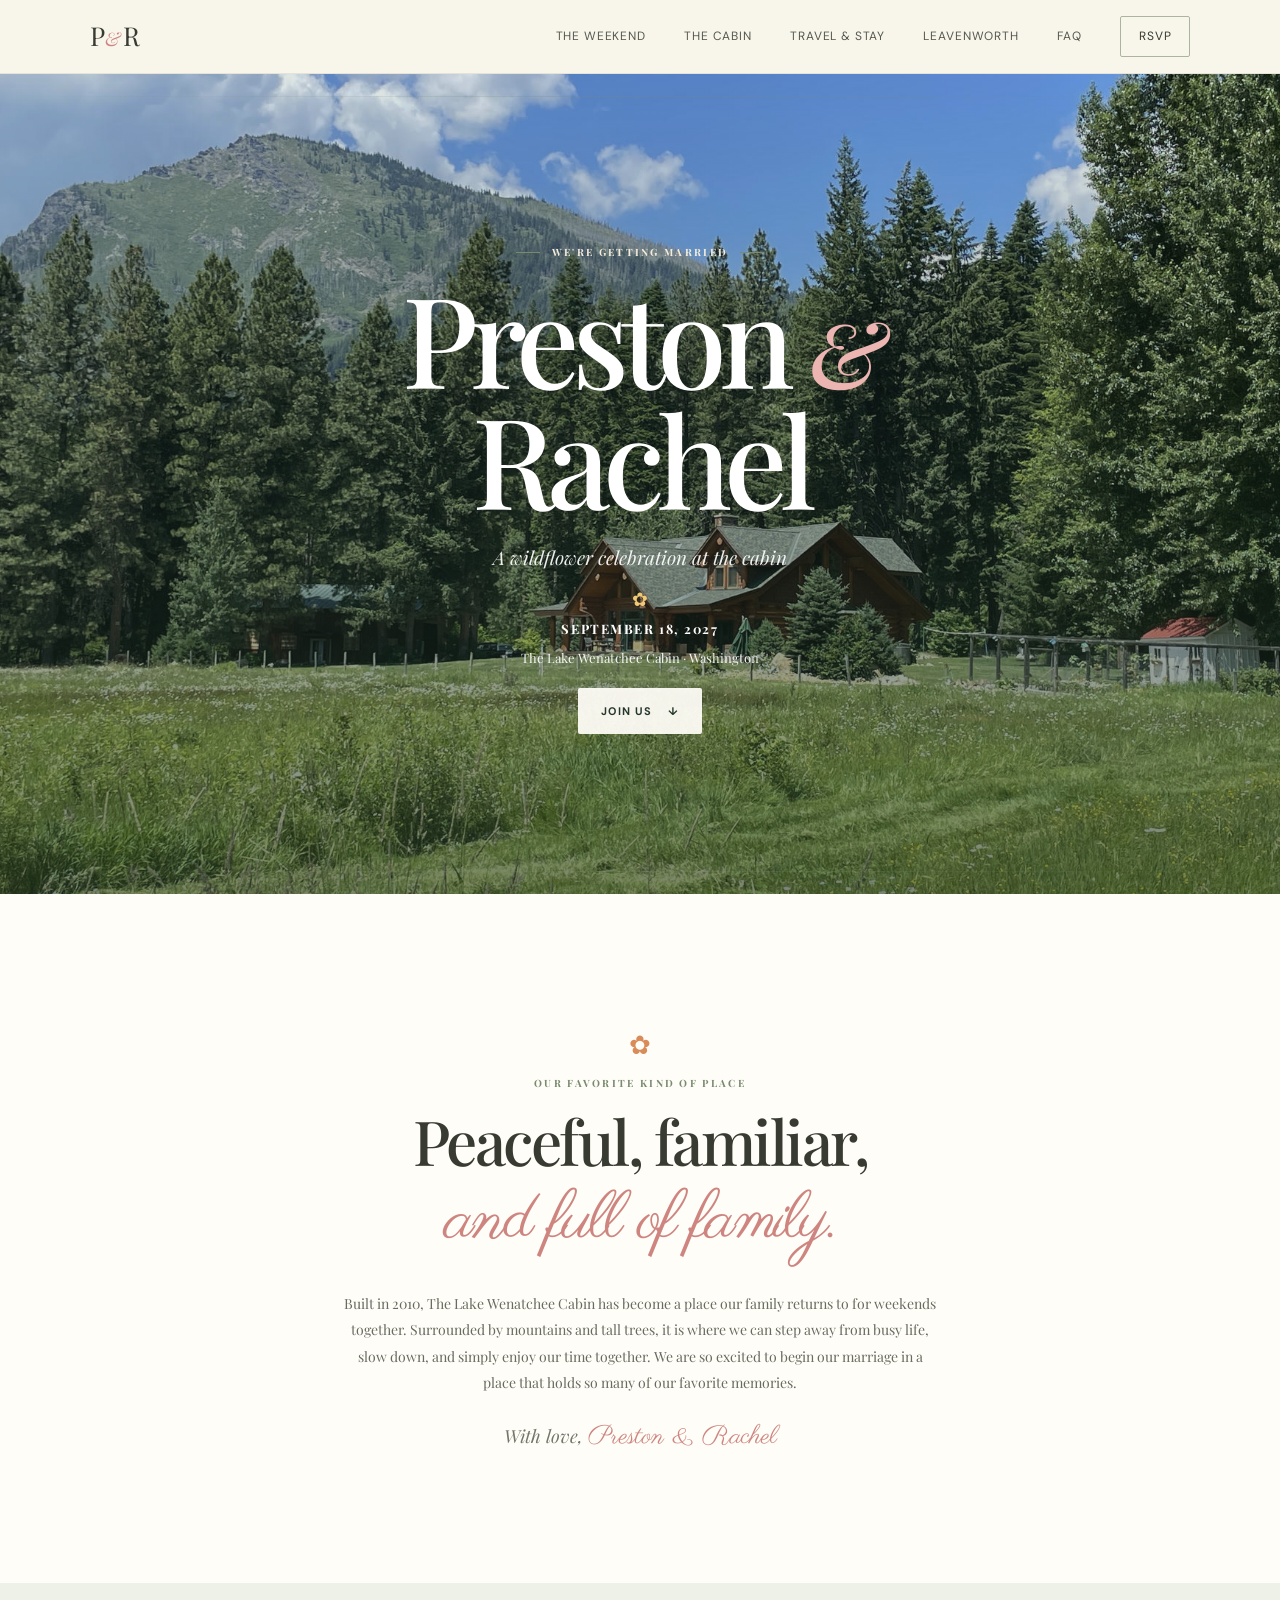
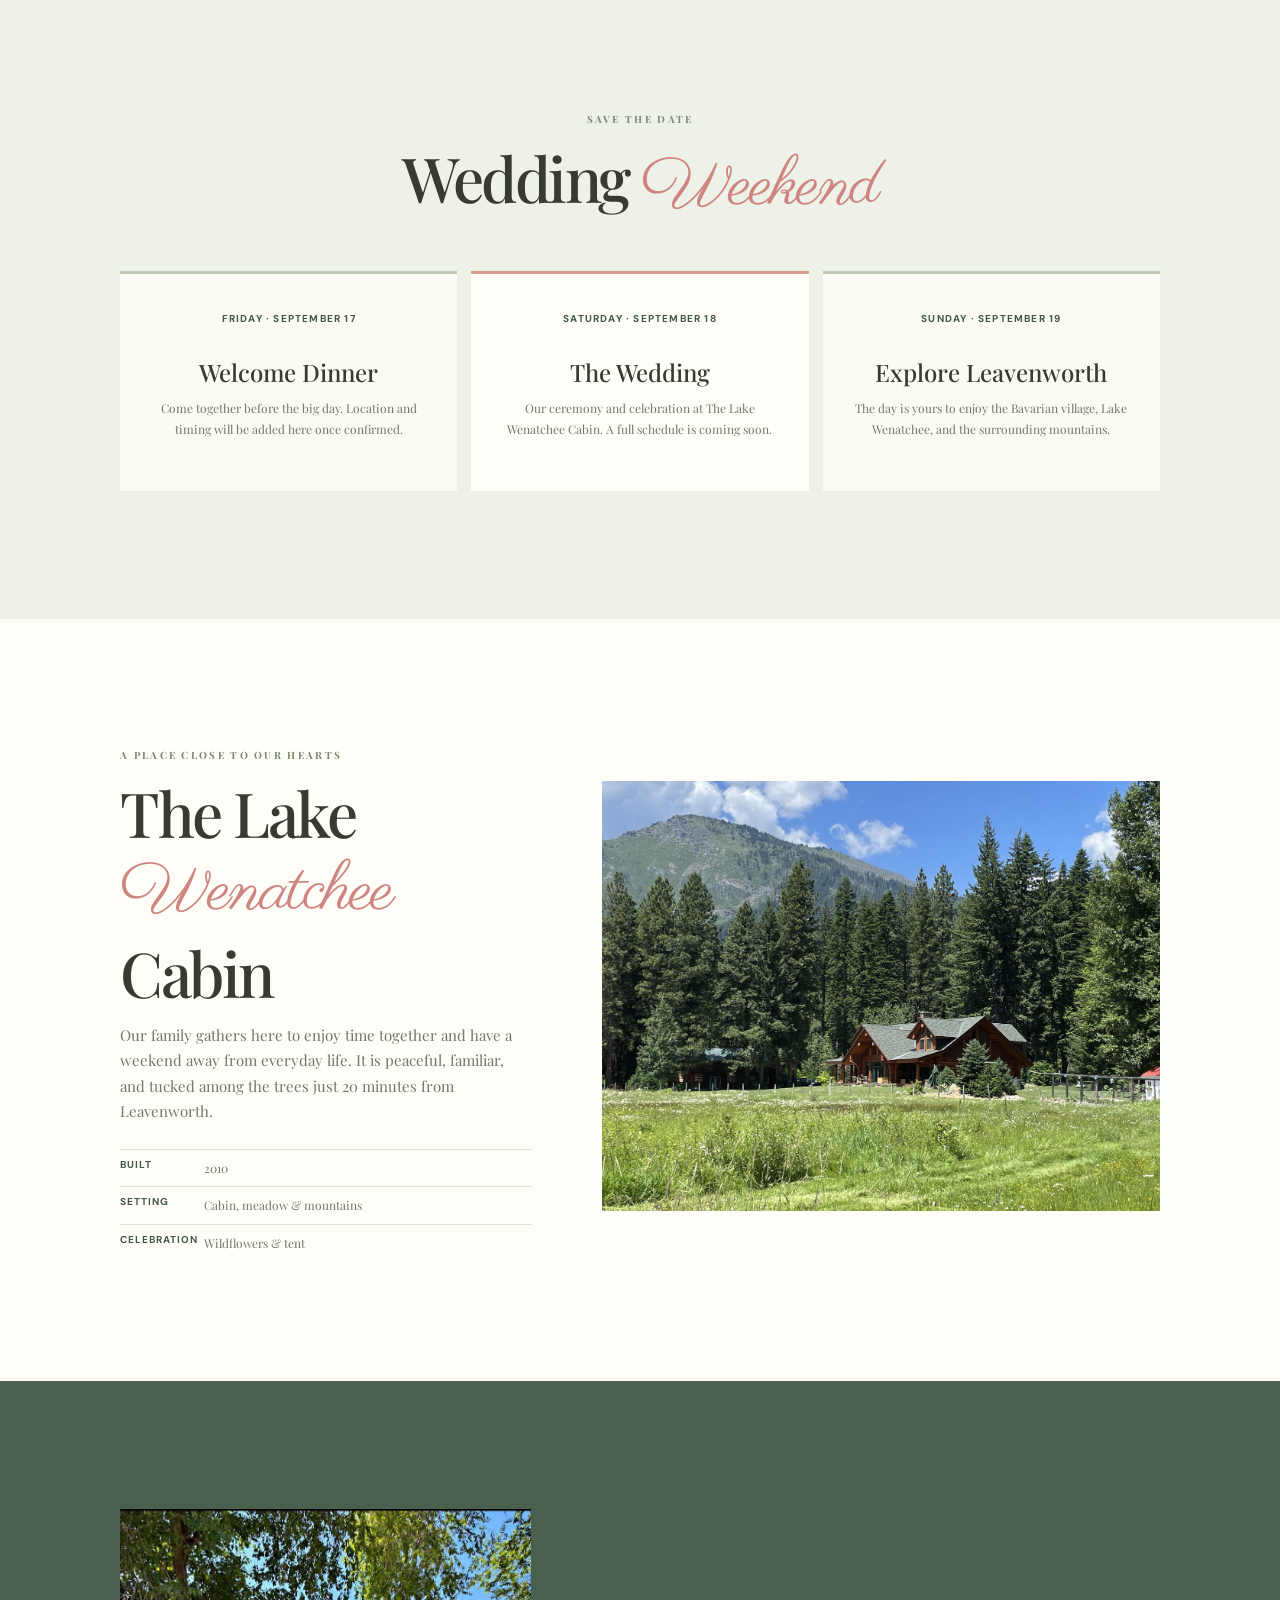
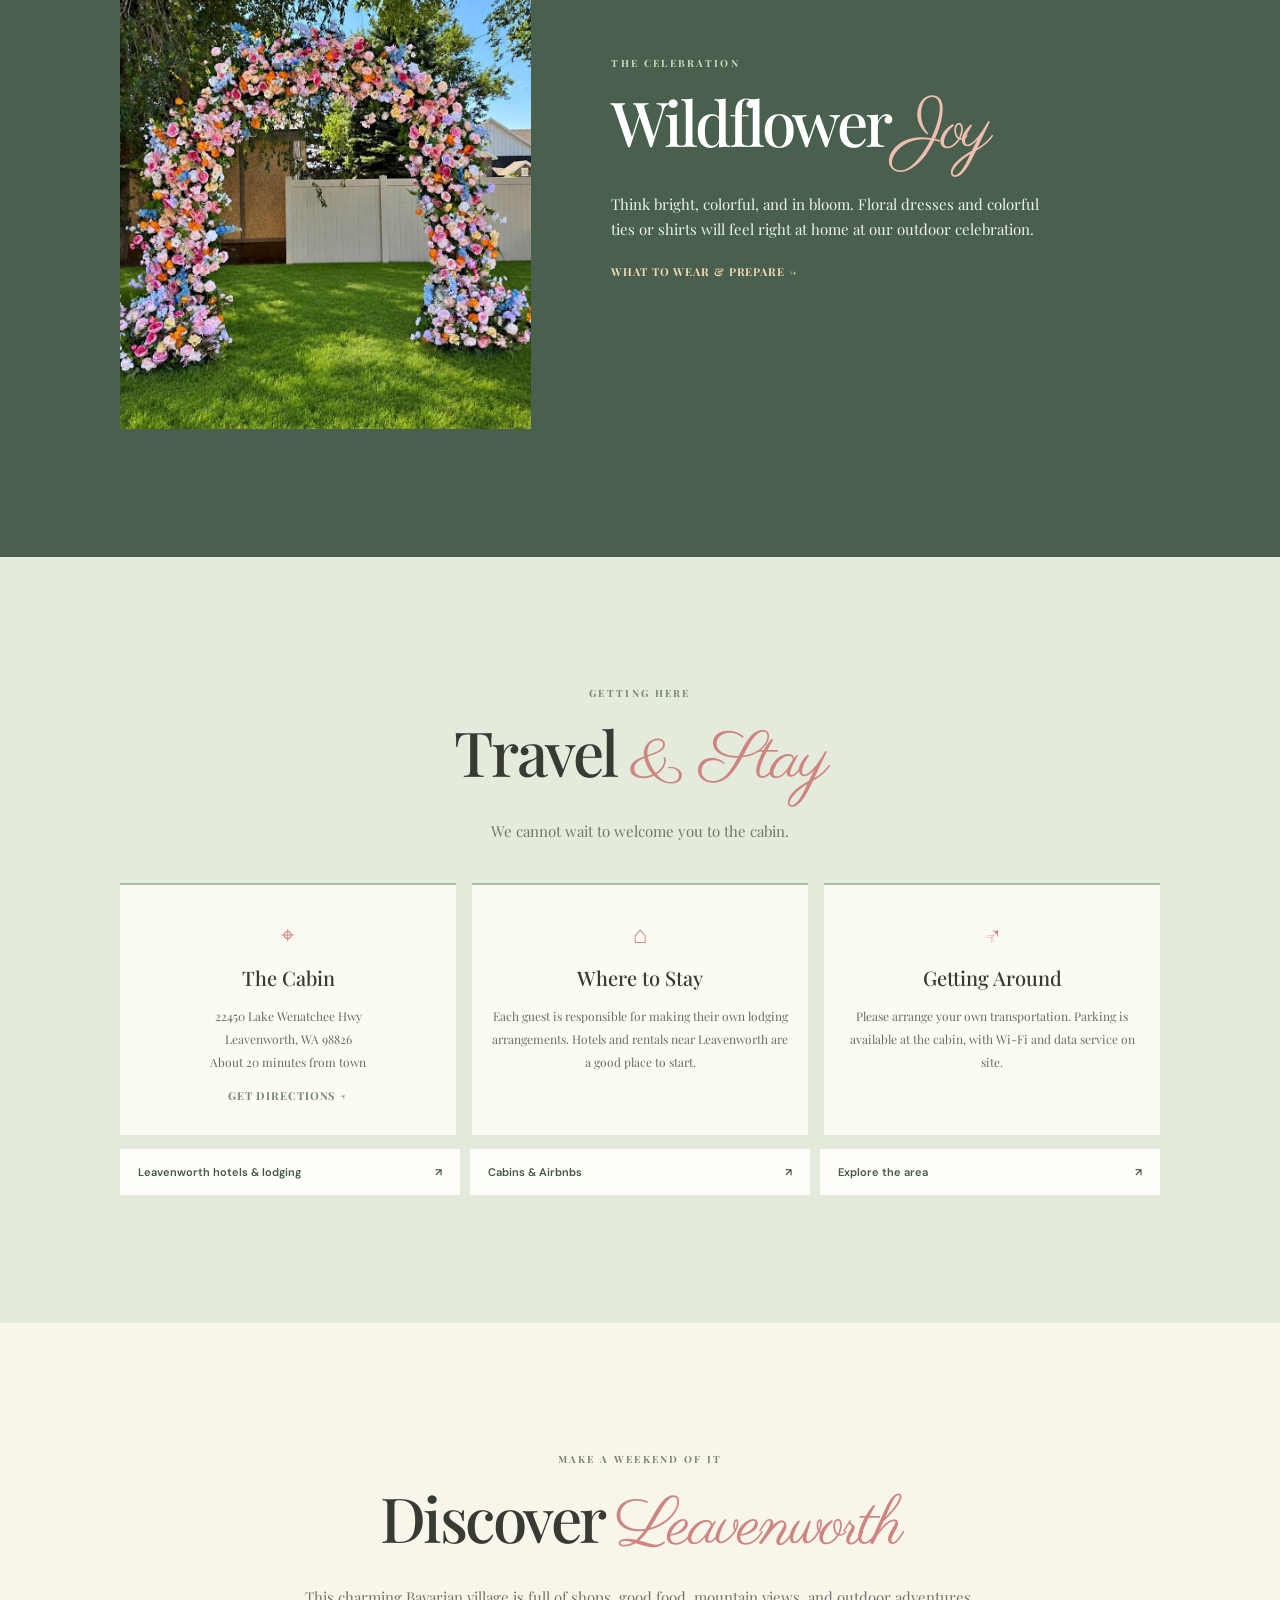
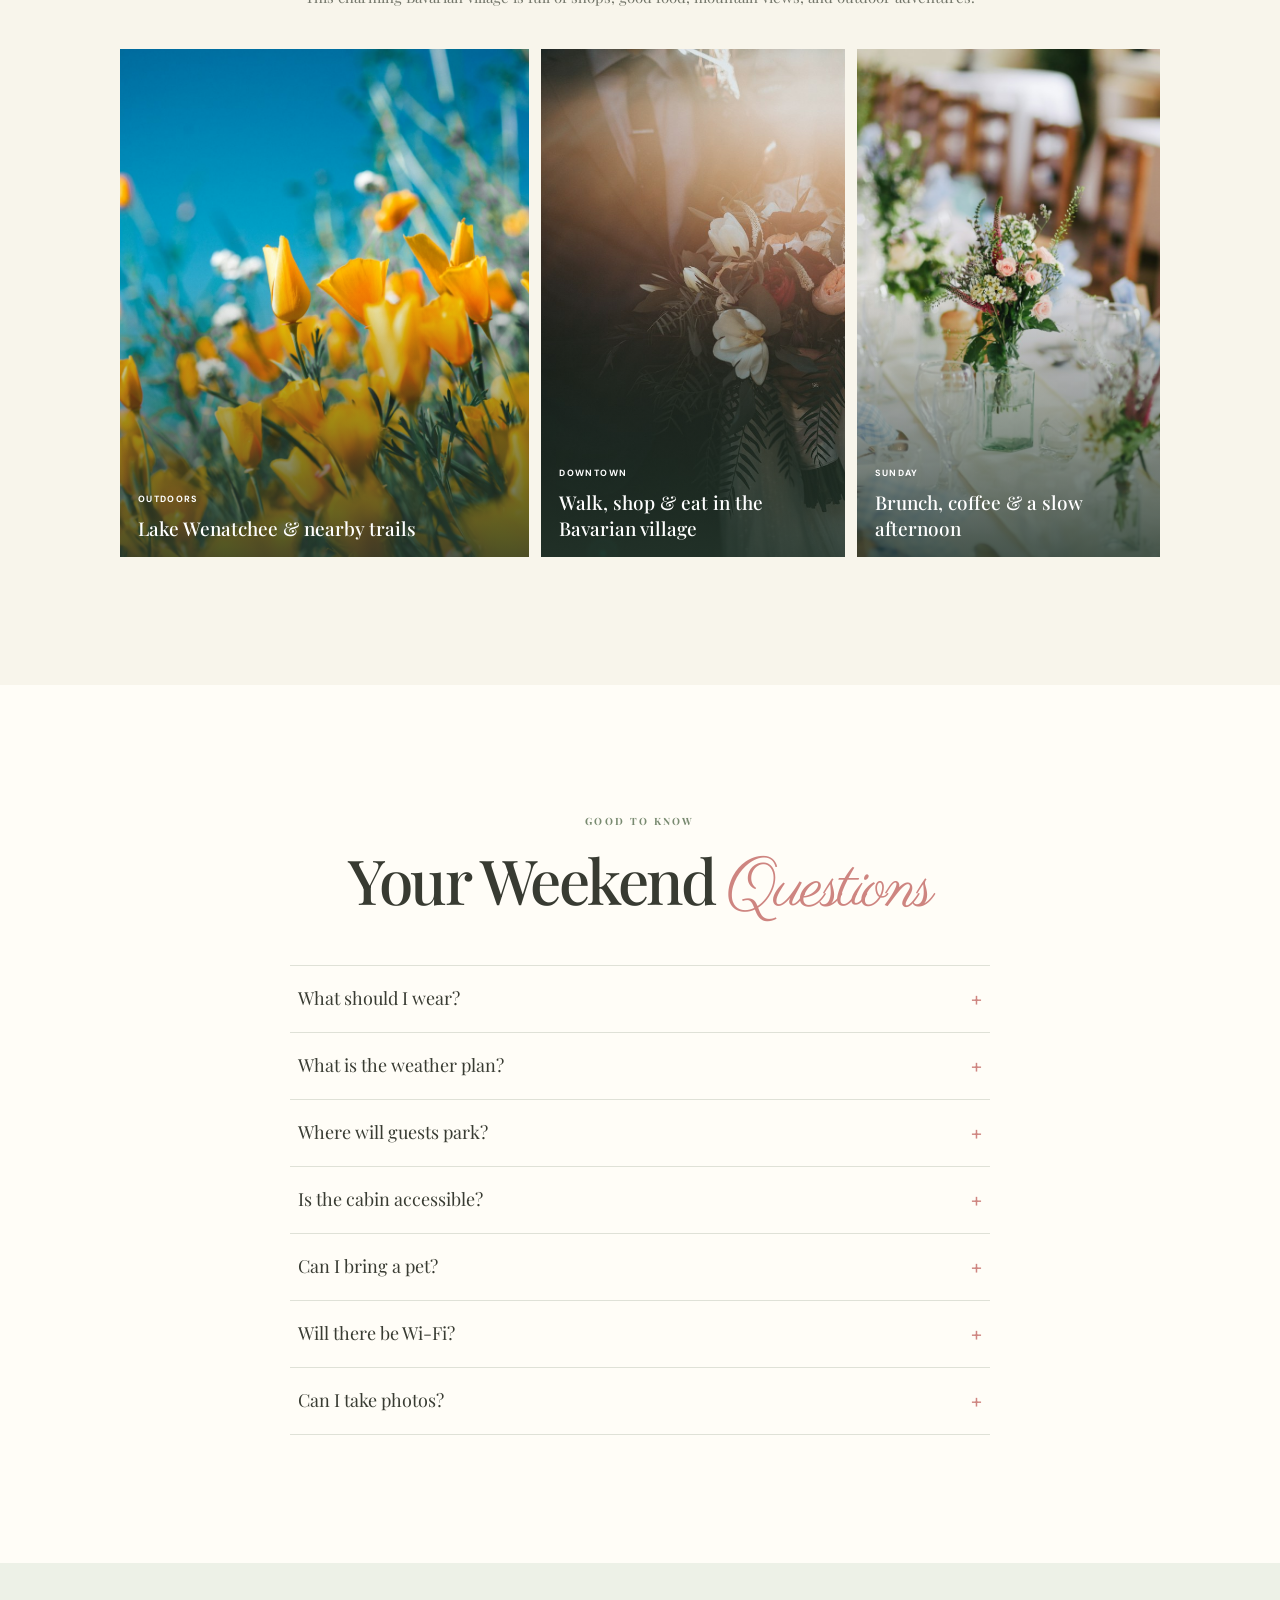
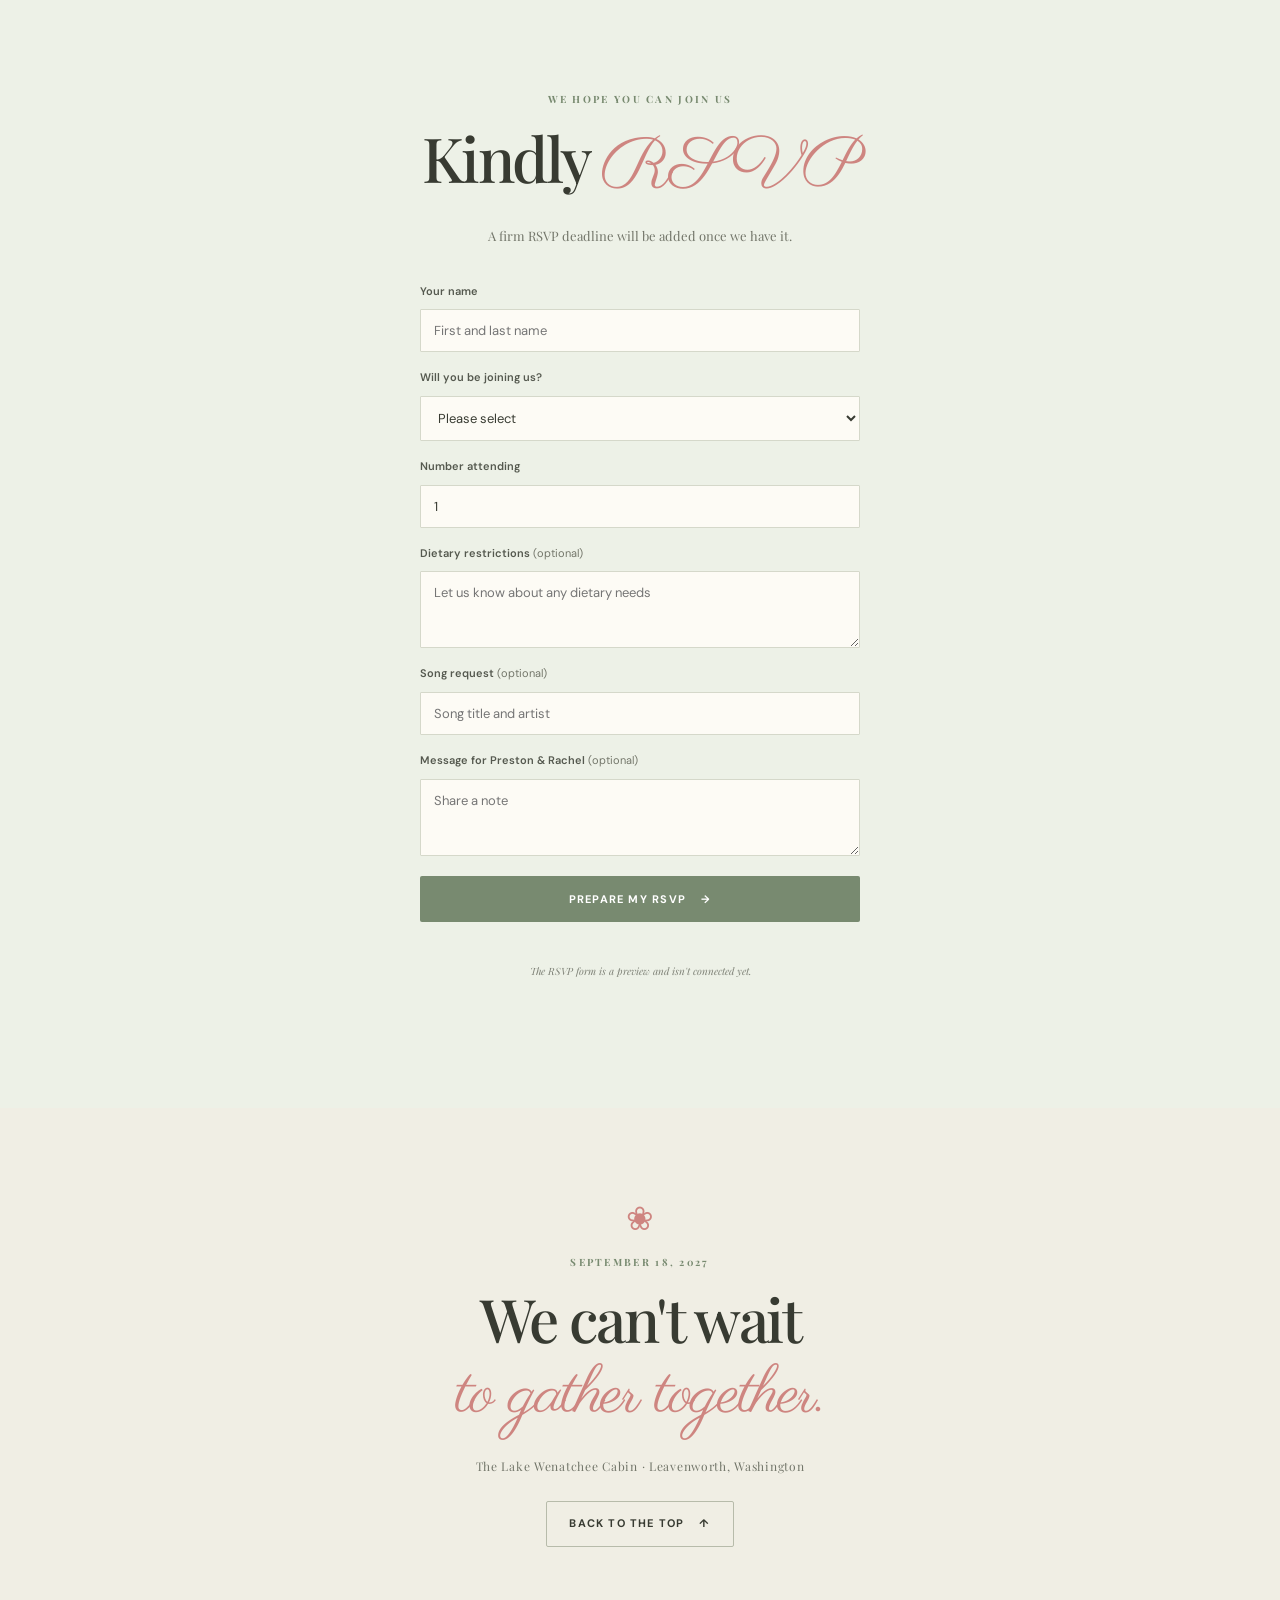
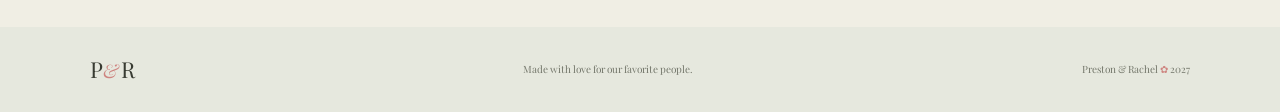
==== index.html @ 3e2752c3 "Create Preston and Rachel wedding website" ====
<!doctype html>
<html lang="en">
  <head>
    <meta charset="utf-8">
    <meta name="viewport" content="width=device-width, initial-scale=1">
    <meta name="theme-color" content="#f6f3e8">
    <meta name="description" content="Join Preston and Rachel for their wildflower wedding at The Lake Wenatchee Cabin on September 18, 2027.">
    <title>Preston &amp; Rachel | September 18, 2027</title>
    <link rel="preconnect" href="https://fonts.googleapis.com">
    <link rel="preconnect" href="https://fonts.gstatic.com" crossorigin>
    <link href="https://fonts.googleapis.com/css2?family=DM+Sans:wght@400;500;600;700&amp;family=Playfair+Display:ital,wght@0,500;0,600;0,700;1,500;1,600&amp;family=Parisienne&amp;display=swap" rel="stylesheet">
    <link rel="stylesheet" href="styles.css">
    <script src="script.js" defer></script>
  </head>
  <body>
    <a class="skip-link" href="#main">Skip to content</a>
    <header class="site-header">
      <a class="wordmark" href="#home" aria-label="Preston and Rachel, home">P <span>&amp;</span> R</a>
      <button class="menu-toggle" type="button" aria-expanded="false" aria-controls="site-nav">
        <span class="sr-only">Toggle navigation</span><span></span><span></span>
      </button>
      <nav class="site-nav" id="site-nav" aria-label="Main navigation">
        <a href="#weekend">The Weekend</a>
        <a href="#cabin">The Cabin</a>
        <a href="#travel">Travel &amp; Stay</a>
        <a href="#leavenworth">Leavenworth</a>
        <a href="#faq">FAQ</a>
        <a class="nav-rsvp" href="#rsvp">RSVP</a>
      </nav>
    </header>

    <main id="main">
      <section class="hero" id="home" aria-labelledby="hero-title">
        <div class="hero-photo" role="img" aria-label="The Lake Wenatchee Cabin among evergreen trees"></div>
        <div class="hero-shade"></div>
        <div class="hero-content">
          <p class="eyebrow"><span></span> We're getting married <span></span></p>
          <h1 id="hero-title">Preston <em>&amp;</em><br>Rachel</h1>
          <p class="hero-intro">A wildflower celebration at the cabin</p>
          <div class="hero-rule" aria-hidden="true">✿</div>
          <p class="hero-date">September 18, 2027</p>
          <p class="hero-venue">The Lake Wenatchee Cabin · Washington</p>
          <a class="button button-light" href="#weekend">Join us <span aria-hidden="true">↓</span></a>
        </div>
      </section>

      <section class="welcome section-pad" id="welcome" aria-labelledby="welcome-title">
        <div class="section-mark" aria-hidden="true">✿</div>
        <p class="eyebrow">Our favorite kind of place</p>
        <h2 id="welcome-title">Peaceful, familiar,<br><em>and full of family.</em></h2>
        <p class="welcome-copy">Built in 2010, The Lake Wenatchee Cabin has become a place our family returns to for weekends together. Surrounded by mountains and tall trees, it is where we can step away from busy life, slow down, and simply enjoy our time together. We are so excited to begin our marriage in a place that holds so many of our favorite memories.</p>
        <p class="signature">With love, <span>Preston &amp; Rachel</span></p>
      </section>

      <section class="weekend section-pad" id="weekend" aria-labelledby="weekend-title">
        <div class="section-heading">
          <p class="eyebrow">Save the date</p>
          <h2 id="weekend-title">Wedding <em>Weekend</em></h2>
        </div>
        <div class="weekend-grid">
          <article class="weekend-card">
            <span class="day">Friday · September 17</span>
            <h3>Welcome Dinner</h3>
            <p>Come together before the big day. Location and timing will be added here once confirmed.</p>
          </article>
          <article class="weekend-card featured">
            <span class="day">Saturday · September 18</span>
            <h3>The Wedding</h3>
            <p>Our ceremony and celebration at The Lake Wenatchee Cabin. A full schedule is coming soon.</p>
          </article>
          <article class="weekend-card">
            <span class="day">Sunday · September 19</span>
            <h3>Explore Leavenworth</h3>
            <p>The day is yours to enjoy the Bavarian village, Lake Wenatchee, and the surrounding mountains.</p>
          </article>
        </div>
      </section>

      <section class="cabin section-pad" id="cabin" aria-labelledby="cabin-title">
        <div class="cabin-copy">
          <p class="eyebrow">A place close to our hearts</p>
          <h2 id="cabin-title">The Lake <em>Wenatchee</em> Cabin</h2>
          <p>Our family gathers here to enjoy time together and have a weekend away from everyday life. It is peaceful, familiar, and tucked among the trees just 20 minutes from Leavenworth.</p>
          <dl>
            <div><dt>Built</dt><dd>2010</dd></div>
            <div><dt>Setting</dt><dd>Cabin, meadow &amp; mountains</dd></div>
            <div><dt>Celebration</dt><dd>Wildflowers &amp; tent</dd></div>
          </dl>
        </div>
        <figure class="cabin-feature">
          <img src="assets/wedding/cabin-mountain.jpg" alt="The Lake Wenatchee Cabin with a mountain and evergreen backdrop" loading="lazy">
        </figure>
      </section>

      <section class="wildflower section-pad" aria-labelledby="wildflower-title">
        <figure class="wildflower-photo">
          <img src="assets/wedding/wildflower-arch-clean.jpg" alt="A wedding arch covered with colorful pink, peach, blue, and orange flowers" loading="lazy">
        </figure>
        <div class="wildflower-copy">
          <p class="eyebrow">The celebration</p>
          <h2 id="wildflower-title">Wildflower <em>Joy</em></h2>
          <p>Think bright, colorful, and in bloom. Floral dresses and colorful ties or shirts will feel right at home at our outdoor celebration.</p>
          <a class="text-link" href="#faq">What to wear &amp; prepare <span aria-hidden="true">→</span></a>
        </div>
      </section>

      <section class="details section-pad" id="travel" aria-labelledby="details-title">
        <div class="section-heading">
          <p class="eyebrow">Getting here</p>
          <h2 id="details-title">Travel <em>&amp; Stay</em></h2>
          <p>We cannot wait to welcome you to the cabin.</p>
        </div>
        <div class="details-grid">
          <article class="detail-card">
            <span class="detail-icon" aria-hidden="true">⌖</span>
            <h3>The Cabin</h3>
            <p>22450 Lake Wenatchee Hwy<br>Leavenworth, WA 98826<br>About 20 minutes from town</p>
            <a class="text-link" href="https://www.google.com/maps/search/?api=1&amp;query=22450+Lake+Wenatchee+Hwy%2C+Leavenworth%2C+WA+98826" target="_blank" rel="noreferrer">Get directions ↗</a>
          </article>
          <article class="detail-card">
            <span class="detail-icon" aria-hidden="true">⌂</span>
            <h3>Where to Stay</h3>
            <p>Each guest is responsible for making their own lodging arrangements. Hotels and rentals near Leavenworth are a good place to start.</p>
          </article>
          <article class="detail-card">
            <span class="detail-icon" aria-hidden="true">↗</span>
            <h3>Getting Around</h3>
            <p>Please arrange your own transportation. Parking is available at the cabin, with Wi-Fi and data service on site.</p>
          </article>
        </div>

        <div class="stay-links" aria-label="Suggested lodging and travel resources">
          <a href="https://www.leavenworth.org/stay/" target="_blank" rel="noreferrer">Leavenworth hotels &amp; lodging <span>↗</span></a>
          <a href="https://www.airbnb.com/s/Leavenworth--WA/homes" target="_blank" rel="noreferrer">Cabins &amp; Airbnbs <span>↗</span></a>
          <a href="https://www.google.com/maps/search/?api=1&amp;query=Leavenworth%2C+Washington" target="_blank" rel="noreferrer">Explore the area <span>↗</span></a>
        </div>
      </section>

      <section class="leavenworth section-pad" id="leavenworth" aria-labelledby="leavenworth-title">
        <div class="section-heading">
          <p class="eyebrow">Make a weekend of it</p>
          <h2 id="leavenworth-title">Discover <em>Leavenworth</em></h2>
          <p>This charming Bavarian village is full of shops, good food, mountain views, and outdoor adventures.</p>
        </div>
        <div class="explore-grid">
          <article class="explore-card explore-main">
            <img src="assets/wildflowers.jpg" alt="A sunny mountain wildflower meadow" loading="lazy">
            <div><span>Outdoors</span><h3>Lake Wenatchee &amp; nearby trails</h3></div>
          </article>
          <article class="explore-card">
            <img src="assets/garden-celebration.jpg" alt="A couple celebrating outdoors" loading="lazy">
            <div><span>Downtown</span><h3>Walk, shop &amp; eat in the Bavarian village</h3></div>
          </article>
          <article class="explore-card">
            <img src="assets/reception-table.jpg" alt="A flower-filled outdoor table" loading="lazy">
            <div><span>Sunday</span><h3>Brunch, coffee &amp; a slow afternoon</h3></div>
          </article>
        </div>
      </section>

      <section class="faq section-pad" id="faq" aria-labelledby="faq-title">
        <p class="eyebrow">Good to know</p>
        <h2 id="faq-title">Your Weekend <em>Questions</em></h2>
        <div class="faq-list">
          <details><summary>What should I wear?<span aria-hidden="true">+</span></summary><p>Colorful and floral is encouraged. Floral dresses, colorful ties, and shirts are all welcome. September weather can change quickly, so bring a warm layer and outdoor-friendly shoes.</p></details>
          <details><summary>What is the weather plan?<span aria-hidden="true">+</span></summary><p>The ceremony and celebration are outdoors, with a tent available for rain or sun. Washington weather in September can be unpredictable, so we recommend a light jacket or warmer layer.</p></details>
          <details><summary>Where will guests park?<span aria-hidden="true">+</span></summary><p>Parking is available at the cabin. Please plan your transportation ahead of time and travel with the details you need for the evening.</p></details>
          <details><summary>Is the cabin accessible?<span aria-hidden="true">+</span></summary><p>The celebration area has no stairs. There will be on-site bathrooms, with tent coverage and level outdoor paths where possible.</p></details>
          <details><summary>Can I bring a pet?<span aria-hidden="true">+</span></summary><p>We love our animal friends, but pets will not be allowed at the wedding.</p></details>
          <details><summary>Will there be Wi-Fi?<span aria-hidden="true">+</span></summary><p>Yes. Wi-Fi and data service are available at the cabin.</p></details>
          <details><summary>Can I take photos?<span aria-hidden="true">+</span></summary><p>Absolutely. We would love to share favorite moments after the wedding. A photo-upload option will be added here before the weekend.</p></details>
        </div>
      </section>

      <section class="rsvp section-pad" id="rsvp" aria-labelledby="rsvp-title">
        <p class="eyebrow">We hope you can join us</p>
        <h2 id="rsvp-title">Kindly <em>RSVP</em></h2>
        <p class="section-intro">A firm RSVP deadline will be added once we have it.</p>
        <form class="rsvp-form preview-form">
          <label for="guest-name">Your name</label>
          <input id="guest-name" name="name" autocomplete="name" placeholder="First and last name" required>
          <label for="attendance">Will you be joining us?</label>
          <select id="attendance" name="attendance" required>
            <option value="" selected disabled>Please select</option>
            <option value="yes">Joyfully accepts</option>
            <option value="no">Regretfully declines</option>
          </select>
          <label for="guest-count">Number attending</label>
          <input id="guest-count" name="guests" type="number" min="1" step="1" value="1" required>
          <label for="dietary">Dietary restrictions <span>(optional)</span></label>
          <textarea id="dietary" name="dietary" rows="3" placeholder="Let us know about any dietary needs"></textarea>
          <label for="rsvp-song">Song request <span>(optional)</span></label>
          <input id="rsvp-song" name="songRequest" placeholder="Song title and artist">
          <label for="couple-message">Message for Preston &amp; Rachel <span>(optional)</span></label>
          <textarea id="couple-message" name="coupleMessage" rows="3" placeholder="Share a note"></textarea>
          <button class="button button-primary" type="submit">Prepare my RSVP <span aria-hidden="true">→</span></button>
          <p class="form-notice" role="status" aria-live="polite"></p>
        </form>
        <p class="form-footnote">The RSVP form is a preview and isn't connected yet.</p>
      </section>

      <section class="closing">
        <div class="closing-flower" aria-hidden="true">❀</div>
        <p class="eyebrow">September 18, 2027</p>
        <h2>We can't wait<br><em>to gather together.</em></h2>
        <p>The Lake Wenatchee Cabin · Leavenworth, Washington</p>
        <a class="button button-outline" href="#home">Back to the top <span aria-hidden="true">↑</span></a>
      </section>
    </main>

    <footer class="site-footer">
      <a class="wordmark" href="#home">P <span>&amp;</span> R</a>
      <p>Made with love for our favorite people.</p>
      <p>Preston &amp; Rachel <span aria-hidden="true">✿</span> 2027</p>
    </footer>
  </body>
</html>
---- styles.css ----
:root {
  color-scheme: light;
  --cream: #f8f5eb;
  --paper: #fffdf7;
  --ink: #383b32;
  --muted: #73766a;
  --sage: #788a70;
  --sage-light: #e8ebdf;
  --blue: #8299bd;
  --lavender: #a7a3ca;
  --rose: #ce8580;
  --orange: #d98b59;
  --yellow: #e5bf69;
  --serif: "Playfair Display", Georgia, serif;
  --sans: "DM Sans", sans-serif;
  --script: "Parisienne", cursive;
}

* { box-sizing: border-box; }
html { scroll-behavior: smooth; scroll-padding-top: 82px; }
body { margin: 0; background: var(--cream); color: var(--ink); font-family: var(--serif); font-size: 15px; line-height: 1.7; }
::selection { background: #d6deca; color: var(--ink); }
a { color: inherit; }
button, input, select, textarea { font: inherit; }
.sr-only { position: absolute; width: 1px; height: 1px; padding: 0; margin: -1px; overflow: hidden; clip: rect(0,0,0,0); white-space: nowrap; border: 0; }
.skip-link { position: fixed; z-index: 20; top: 8px; left: 8px; padding: 8px 12px; transform: translateY(-150%); background: var(--ink); color: white; }
.skip-link:focus { transform: none; }

.site-header { position: sticky; z-index: 10; top: 0; display: flex; align-items: center; justify-content: space-between; height: 74px; padding: 0 clamp(24px, 7vw, 100px); background: rgba(248,245,235,.94); border-bottom: 1px solid rgba(71,75,61,.1); backdrop-filter: blur(12px); }
.wordmark { font-family: var(--serif); font-size: 26px; letter-spacing: -.08em; text-decoration: none; }
.wordmark span { color: var(--rose); font-style: italic; font-size: 19px; }
.site-nav { display: flex; align-items: center; gap: clamp(18px, 3vw, 42px); }
.site-nav a { color: #56594f; font-family: var(--sans); font-size: 12px; letter-spacing: .07em; text-decoration: none; text-transform: uppercase; }
.site-nav a:hover, .site-nav a:focus-visible { color: var(--rose); }
.site-nav .nav-rsvp { padding: 9px 18px; color: var(--ink); border: 1px solid #aeb39f; border-radius: 2px; }
.menu-toggle { display: none; }

.hero { position: relative; display: grid; min-height: 690px; min-height: min(810px, calc(100svh - 74px)); place-items: center; overflow: hidden; padding: 70px 20px 60px; text-align: center; background: radial-gradient(ellipse at 50% 45%, rgba(255,253,247,.82), rgba(248,245,235,.18) 68%), linear-gradient(135deg,#f8f5eb,#f0eee3); }
.hero::before, .hero::after { position: absolute; right: 0; left: 0; height: 1px; content: ""; background: linear-gradient(90deg,transparent,rgba(120,138,112,.25),transparent); }
.hero::before { top: 22px; }.hero::after { bottom: 22px; }
.hero-content { position: relative; z-index: 1; }
.hero h1 { margin: 16px 0 12px; font-family: var(--serif); font-size: clamp(66px, 10vw, 126px); font-weight: 500; line-height: .96; letter-spacing: -.065em; }
.hero h1 em { color: var(--rose); font-size: .73em; font-weight: 500; }
.eyebrow { margin: 0 0 14px; color: var(--sage); font-size: 10px; font-weight: 700; letter-spacing: .23em; text-transform: uppercase; }
.hero .eyebrow { display: flex; align-items: center; justify-content: center; gap: 12px; }
.hero .eyebrow span { width: 24px; height: 1px; background: var(--sage); }
.hero-intro { margin: 22px 0 12px; color: #64675c; font-family: var(--serif); font-size: 19px; font-style: italic; }
.hero-rule { margin: 16px auto 10px; color: var(--orange); font-size: 19px; line-height: 1; }
.hero-date { margin: 0; font-size: 13px; font-weight: 700; letter-spacing: .12em; text-transform: uppercase; }
.hero-venue { margin: 7px 0 19px; color: var(--muted); font-size: 13px; }
.button { display: inline-flex; min-height: 46px; align-items: center; justify-content: center; gap: 15px; padding: 0 22px; border: 1px solid transparent; border-radius: 2px; font-family: var(--sans); font-size: 11px; font-weight: 700; letter-spacing: .11em; text-decoration: none; text-transform: uppercase; transition: background .2s, color .2s, transform .2s; cursor: pointer; }
.button:hover { transform: translateY(-2px); }
.button-primary { background: var(--sage); color: white; }
.button-primary:hover { background: #65795e; }
.button-outline { border-color: #b7bbaa; color: var(--ink); }
.button-outline:hover { background: var(--sage); border-color: var(--sage); color: white; }
.countdown { display: flex; flex-wrap: wrap; align-items: baseline; justify-content: center; gap: 10px; margin: 27px auto 0; max-width: 380px; color: var(--muted); }
.countdown div { display: grid; line-height: 1.2; text-align: center; }
.countdown strong { color: var(--ink); font-family: var(--serif); font-size: 24px; font-weight: 500; }
.countdown div span { font-size: 9px; letter-spacing: .11em; text-transform: uppercase; }
.countdown-dot { color: var(--rose); font-size: 20px; }
.countdown-caption { flex-basis: 100%; font-size: 10px; letter-spacing: .1em; text-transform: uppercase; }
.hero-flower { position: absolute; width: clamp(120px, 22vw, 270px); color: #7e896d; opacity: .8; }
.hero-flower svg { width: 100%; height: auto; }
.hero-flower-left { bottom: 4%; left: 2%; transform: rotate(-12deg); }
.hero-flower-right { top: 4%; right: 2%; transform: rotate(12deg) scaleX(-1); }
.hero-bottom-note { position: absolute; right: 30px; bottom: 36px; color: #888b7b; font-family: var(--serif); font-size: 12px; font-style: italic; }

.section-pad { padding: clamp(72px, 10vw, 132px) max(24px, calc((100% - 1040px) / 2)); }
.welcome { position: relative; display: grid; justify-items: center; text-align: center; background: var(--paper); }
.section-mark { margin-bottom: 9px; color: var(--orange); font-size: 26px; }
h2 { margin: 0; font-family: var(--serif); font-size: clamp(40px, 6vw, 62px); font-weight: 500; line-height: 1.12; letter-spacing: -.04em; }
h2 em { color: var(--rose); font: normal 1.08em var(--script); }
.welcome-copy { max-width: 600px; margin: 24px auto 22px; color: #686b60; font-size: 14px; line-height: 1.9; }
.signature { margin: 0; color: var(--muted); font: italic 18px var(--serif); }
.signature span { color: var(--rose); font: 26px "Parisienne", cursive; }

.details { background: #eff0e7; }
.details-heading { margin-bottom: 38px; text-align: center; }
.details-heading > p:last-child, .section-intro { margin: 12px 0 0; color: var(--muted); font-size: 13px; }
.details-grid { display: grid; grid-template-columns: repeat(3, 1fr); gap: 16px; }
.detail-card { min-height: 240px; padding: 28px 20px; background: var(--paper); text-align: center; }
.detail-icon { color: var(--rose); font-size: 24px; }
.detail-card h3 { margin: 8px 0 10px; font-family: var(--serif); font-size: 20px; font-weight: 500; }
.detail-card p { margin: 0; color: #686b60; font-size: 12px; line-height: 1.9; }
.coming-soon { color: #888a7e; font-style: italic; }
.text-link { padding: 0; background: none; border: 0; color: var(--sage); font-size: 11px; font-weight: 700; letter-spacing: .08em; text-decoration: none; text-transform: uppercase; cursor: pointer; }
.text-link:hover { color: var(--rose); }
.detail-card .text-link { display: inline-block; margin-top: 13px; }
.map-card { display: flex; align-items: center; gap: 20px; margin-top: 18px; padding: 22px 28px; background: #e4e9dc; }
.map-embed { width: min(45%, 420px); min-height: 250px; align-self: stretch; border: 0; }
.map-flower { color: var(--orange); font-size: 32px; }
.map-card > div:nth-child(2) { flex: 1; }
.map-card .eyebrow { margin-bottom: 3px; }
.map-card p:last-child { margin: 0; color: #686b60; font-size: 12px; }
.schedule { background: #e9edf4; text-align: center; }
.schedule .section-intro { max-width: 470px; margin: 12px auto 35px; }
.timeline { position: relative; max-width: 710px; margin: 0 auto; text-align: left; }
.timeline::before { position: absolute; top: 10px; bottom: 31px; left: 111px; width: 1px; background: #bdc7d7; content: ""; }
.timeline-item { position: relative; display: grid; grid-template-columns: 84px 1fr; gap: 55px; min-height: 83px; }
.timeline-item time { padding-top: 2px; color: #69747c; font: 600 11px var(--sans); text-align: right; }
.timeline-dot { position: absolute; top: 3px; left: 105px; width: 13px; height: 13px; border: 3px solid #e9edf4; border-radius: 50%; box-shadow: 0 0 0 1px currentColor; }
.dot-blue { background: var(--blue); color: var(--blue); }.dot-orange { background: var(--orange); color: var(--orange); }.dot-pink { background: var(--rose); color: var(--rose); }.dot-yellow { background: var(--yellow); color: var(--yellow); }.dot-green { background: var(--sage); color: var(--sage); }
.timeline-item h3 { margin: 0 0 2px; font: 500 20px var(--serif); }
.timeline-item p { margin: 0; color: #6d777b; font: 12px/1.6 var(--sans); }
.schedule-footnote { margin: 8px 0 0; color: #778289; font: italic 12px var(--serif); }
.schedule-footnote span { color: var(--orange); }

.story { text-align: center; background: var(--cream); }
.story .section-intro { margin-bottom: 38px; }
.story-grid { display: grid; grid-template-columns: repeat(5, 1fr); gap: 12px; text-align: left; }
.story-card { position: relative; min-height: 190px; padding: 20px 16px; border-top: 1px solid #c9cdbd; background: rgba(255,253,247,.56); }
.story-card > span { color: var(--orange); font-size: 10px; letter-spacing: .1em; }
.story-card h3 { margin: 23px 0 7px; font-family: var(--serif); font-size: 18px; font-weight: 500; line-height: 1.25; }
.story-card p { margin: 0; color: var(--muted); font-size: 11px; }
.story-card i { position: absolute; right: 14px; bottom: 10px; color: #b6bdac; font-size: 16px; font-style: normal; }

.rsvp { display: grid; justify-items: center; background: #e8ebdf; text-align: center; }
.rsvp-flower { margin-bottom: 12px; color: var(--orange); font-size: 29px; }
.rsvp-form { display: grid; width: min(100%, 440px); gap: 9px; margin-top: 28px; text-align: left; }
.rsvp-form label, .mini-form label { margin-top: 7px; color: #55594f; font-family: var(--sans); font-size: 11px; font-weight: 600; }
label span { color: var(--muted); font-weight: 400; }
input, select, textarea { width: 100%; padding: 12px 13px; border: 1px solid #d5d8ca; border-radius: 1px; outline: none; background: rgba(255,253,247,.88); color: var(--ink); font: 13px var(--sans); }
input:focus, select:focus, textarea:focus { border-color: var(--sage); box-shadow: 0 0 0 2px rgba(120,138,112,.13); }
textarea { resize: vertical; }
.rsvp-form .button { margin-top: 11px; }
.form-notice { min-height: 20px; margin: 0; color: #68765f; font: 12px/1.6 var(--sans); }
.prepared-message { display: block; margin: 10px 0; padding: 10px; background: rgba(255,253,247,.75); color: #55594f; font: 12px/1.6 var(--sans); white-space: pre-wrap; overflow-wrap: anywhere; user-select: text; }
.copy-button { padding: 0 0 3px; border: 0; border-bottom: 1px solid var(--sage); background: transparent; color: var(--sage); font: 700 10px var(--sans); letter-spacing: .08em; text-transform: uppercase; cursor: pointer; }
.copy-button:hover { color: var(--rose); border-color: var(--rose); }
.form-footnote { margin: 12px 0 0; color: #7e8176; font-size: 10px; font-style: italic; }

.extras { display: grid; grid-template-columns: repeat(2, 1fr); gap: 18px; background: var(--paper); }
.extra-card { position: relative; padding: clamp(28px, 5vw, 54px); }
.playlist { background: #f4eee2; }.guestbook { background: #edf0e7; }
.extra-icon { color: var(--rose); font-family: var(--serif); font-size: 32px; }
.extra-card h2 { font-size: clamp(34px, 4vw, 46px); }
.extra-card > p:not(.eyebrow):not(.form-footnote) { max-width: 330px; margin: 15px 0 23px; color: var(--muted); font-size: 12px; }
.extra-card .eyebrow { margin-top: 10px; }
.mini-form { display: grid; gap: 7px; }
.mini-form input, .mini-form textarea { background: rgba(255,253,247,.75); }
.mini-form .text-link { justify-self: start; margin-top: 9px; }
.extra-card .form-footnote { margin-top: 9px; }

.gallery { text-align: center; background: var(--cream); }
.gallery .section-intro { margin-bottom: 32px; }
.gallery-grid { display: grid; grid-template-columns: 1.35fr 1fr; grid-template-rows: 130px 130px; gap: 12px; }
.gallery-photo { position: relative; min-width: 0; margin: 0; overflow: hidden; background: #e9e9dc; text-align: left; }
.gallery-photo::after { position: absolute; inset: 30% 0 0; background: linear-gradient(transparent,rgba(30,34,29,.68)); content: ""; pointer-events: none; }
.gallery-photo img { display: block; width: 100%; height: 100%; object-fit: cover; transition: transform .45s ease; }
.gallery-photo:hover img { transform: scale(1.035); }
.gallery-photo figcaption { position: absolute; z-index: 1; right: 16px; bottom: 12px; left: 16px; color: white; font-family: var(--serif); font-size: 15px; }
.gallery-photo figcaption span { display: block; margin-top: 2px; font-family: var(--sans); font-size: 8px; letter-spacing: .14em; text-transform: uppercase; opacity: .8; }
.gallery-tall { grid-row: span 2; }
.gallery-small:nth-child(2) { background-color: #eee5db; }.gallery-small:nth-child(3) { background-color: #e5e4ef; }
.photo-upload-note { margin: 24px 0 0; color: var(--muted); font-size: 11px; font-style: italic; }
.faq { background: var(--paper); text-align: center; }
.faq .section-intro { margin-bottom: 30px; }
.faq-list { max-width: 700px; margin: 30px auto 0; text-align: left; }
.faq-list details { border-top: 1px solid #dfe1d7; }
.faq-list details:last-child { border-bottom: 1px solid #dfe1d7; }
.faq-list summary { display: flex; align-items: center; justify-content: space-between; gap: 18px; padding: 16px 8px; font-family: var(--serif); font-size: 18px; cursor: pointer; list-style: none; }
.faq-list summary::-webkit-details-marker { display: none; }
.faq-list summary span { color: var(--rose); font-family: var(--sans); font-size: 20px; transition: transform .2s; }
.faq-list details[open] summary span { transform: rotate(45deg); }
.faq-list details p { margin: -4px 34px 16px 8px; color: var(--muted); font-size: 12px; }
.upload-placeholder { display: flex; align-items: center; gap: 14px; max-width: 700px; margin: 25px auto 0; padding: 18px; background: #f3f2e9; text-align: left; }
.upload-placeholder > span { color: var(--orange); font-size: 26px; }
.upload-placeholder div { flex: 1; }
.upload-placeholder strong { font-family: var(--serif); font-size: 16px; font-weight: 500; }
.upload-placeholder p { margin: 2px 0 0; color: var(--muted); font-size: 11px; }
.upload-placeholder button { padding: 7px 10px; border: 1px solid #d5d8ca; background: transparent; color: var(--muted); font-size: 9px; letter-spacing: .07em; text-transform: uppercase; }

.closing { display: grid; justify-items: center; padding: 80px 20px; background: #f0eee4; text-align: center; }
.closing-flower { margin-bottom: 10px; color: var(--rose); font-size: 33px; }
.closing h2 { font-size: clamp(42px, 6vw, 60px); }
.closing > p:not(.eyebrow) { margin: 16px 0 24px; color: var(--muted); font-size: 12px; letter-spacing: .06em; }
.site-footer { display: flex; align-items: center; justify-content: space-between; padding: 24px clamp(24px, 7vw, 100px); background: #e6e8de; }
.site-footer .wordmark { font-size: 22px; }.site-footer p { margin: 0; color: var(--muted); font-size: 10px; }.site-footer p:last-child span { color: var(--rose); }

@media (max-width: 760px) {
  .site-header { height: 64px; padding: 0 22px; }
  .menu-toggle { display: grid; gap: 5px; padding: 10px; background: none; border: 0; }
  .menu-toggle span:not(.sr-only) { display: block; width: 22px; height: 1px; background: var(--ink); }
  .site-nav { position: absolute; top: 63px; right: 0; left: 0; display: none; align-items: stretch; gap: 0; padding: 10px 22px 18px; background: var(--cream); border-bottom: 1px solid rgba(71,75,61,.1); }
  .site-nav.is-open { display: grid; }
  .site-nav a { padding: 12px 0; }.site-nav .nav-rsvp { justify-self: start; margin-top: 6px; padding: 8px 15px; }
  .hero { min-height: 680px; padding: 70px 20px; }
  .hero-flower { width: 130px; opacity: .55; }.hero-flower-left { bottom: 1%; left: -12px; }.hero-flower-right { top: 1%; right: -12px; }
  .hero-bottom-note { right: 15px; bottom: 30px; }
  .details-grid { grid-template-columns: 1fr; gap: 10px; }.detail-card { min-height: auto; padding: 22px; }
  .timeline::before { left: 80px; }
  .timeline-item { grid-template-columns: 57px 1fr; gap: 43px; min-height: 95px; }
  .timeline-item time { font-size: 9px; }
  .timeline-dot { left: 74px; }
  .timeline-item h3 { font-size: 18px; }
  .timeline-item p { font-size: 11px; }
  .story-grid { grid-template-columns: repeat(2, 1fr); }.story-card:last-child { grid-column: span 2; }
  .extras { grid-template-columns: 1fr; }.extra-card { padding: 34px 26px; }
  .gallery-grid { grid-template-rows: 110px 110px; gap: 8px; }
  .map-card { align-items: flex-start; flex-wrap: wrap; padding: 20px; }.map-embed { width: 100%; min-height: 220px; flex-basis: 100%; }.map-card > div:nth-child(2) { min-width: calc(100% - 60px); }.map-card .button { margin-left: 52px; }
  .site-footer { flex-wrap: wrap; gap: 10px 20px; }.site-footer p:nth-child(2) { order: 3; width: 100%; }
}
@media (max-width: 390px) {
  .hero h1 { font-size: 62px; }.hero-intro { font-size: 17px; }
  .story-grid { grid-template-columns: 1fr; }.story-card:last-child { grid-column: auto; }
  .gallery-grid { grid-template-columns: 1fr 1fr; }.gallery-tall { grid-row: span 2; }.gallery-small { min-height: 110px; }
}
@media (prefers-reduced-motion: reduce) {
  *, *::before, *::after { scroll-behavior: auto !important; transition-duration: .01ms !important; animation-duration: .01ms !important; animation-iteration-count: 1 !important; }
}

/* Wedding weekend additions */
:root {
  --forest: #405846;
  --forest-dark: #26382d;
  --moss: #71866c;
  --meadow: #dfe7d5;
  --gold: #d5ac64;
  --peach: #d8a08a;
}

.hero {
  min-height: min(820px, calc(100svh - 74px));
  background: var(--forest-dark);
  color: white;
  isolation: isolate;
}
.hero-photo {
  position: absolute;
  inset: 0;
  z-index: -2;
  background: url("assets/wedding/cabin-mountain.jpg") center 54% / cover no-repeat;
  transform: scale(1.01);
}
.hero-shade {
  position: absolute;
  inset: 0;
  z-index: -1;
  background: linear-gradient(180deg, rgba(31,49,37,.12), rgba(31,49,37,.58));
}
.hero::before, .hero::after { z-index: 1; }
.hero .eyebrow { color: #f4eddb; }
.hero h1 em { color: #edb5b1; }
.hero-intro, .hero-venue { color: rgba(255,255,255,.92); }
.hero-date { color: white; }
.hero-rule { color: #f1ca78; }
.hero-flower { display: none; }
.button-light { background: rgba(255,253,247,.94); color: var(--forest-dark); }
.button-light:hover { background: white; }

.section-heading { margin-bottom: 38px; text-align: center; }
.section-heading > p:last-child { margin: 12px 0 0; color: var(--muted); }
.weekend { background: #edf1e7; text-align: center; }
.weekend-grid { display: grid; grid-template-columns: repeat(3, 1fr); gap: 14px; }
.weekend-card {
  min-height: 220px;
  padding: 30px 24px;
  background: rgba(255,253,247,.78);
  border-top: 3px solid #bdcbb2;
}
.weekend-card.featured { border-top-color: var(--peach); background: #fffdf7; }
.weekend-card .day { color: var(--forest); font: 700 10px var(--sans); letter-spacing: .12em; text-transform: uppercase; }
.weekend-card h3 { margin: 26px 0 10px; font: 500 24px var(--serif); }
.weekend-card p { margin: 0; color: var(--muted); font-size: 12px; line-height: 1.8; }

.cabin {
  display: grid;
  grid-template-columns: .85fr 1.15fr;
  align-items: center;
  gap: clamp(28px, 6vw, 70px);
  background: var(--paper);
}
.cabin-copy p:not(.eyebrow) { color: var(--muted); }
.cabin-copy dl { display: grid; gap: 8px; margin: 24px 0 0; }
.cabin-copy dl div { display: grid; grid-template-columns: 84px 1fr; border-top: 1px solid #dde2d5; padding-top: 8px; }
.cabin-copy dt { color: var(--forest); font: 700 10px var(--sans); letter-spacing: .1em; text-transform: uppercase; }
.cabin-copy dd { margin: 0; color: var(--muted); font-size: 12px; }
.cabin-feature { min-height: 430px; margin: 0; overflow: hidden; }
.cabin-feature img { width: 100%; height: 100%; min-height: 430px; object-fit: cover; }

.wildflower {
  display: grid;
  grid-template-columns: .75fr 1fr;
  align-items: center;
  gap: clamp(30px, 7vw, 80px);
  background: #4a604e;
  color: white;
}
.wildflower-photo { height: 520px; margin: 0; overflow: hidden; }
.wildflower-photo img { width: 100%; height: 100%; object-fit: cover; }
.wildflower-copy .eyebrow { color: #cbd8bc; }
.wildflower-copy h2 em { color: #efbeb1; }
.wildflower-copy p { max-width: 430px; color: #edf1e8; }
.wildflower-copy .text-link { color: #f3d6b2; }

.details { background: #e4eadc; }
.details-grid { grid-template-columns: repeat(3, 1fr); }
.detail-card { background: rgba(255,253,247,.9); border-top: 2px solid #aabd9f; }
.stay-links { display: grid; grid-template-columns: repeat(3, 1fr); gap: 10px; margin-top: 14px; }
.stay-links a { display: flex; justify-content: space-between; padding: 16px 18px; background: var(--paper); color: var(--forest); font: 600 11px var(--sans); text-decoration: none; }
.stay-links a:hover { background: white; color: var(--rose); }

.leavenworth { background: #f8f5eb; text-align: center; }
.explore-grid { display: grid; grid-template-columns: 1.35fr 1fr 1fr; gap: 12px; }
.explore-card { position: relative; min-height: 330px; margin: 0; overflow: hidden; text-align: left; }
.explore-card img { width: 100%; height: 100%; object-fit: cover; }
.explore-card::after { position: absolute; inset: 45% 0 0; content: ""; background: linear-gradient(transparent, rgba(38,56,45,.82)); }
.explore-card div { position: absolute; z-index: 1; right: 18px; bottom: 16px; left: 18px; color: white; }
.explore-card span { font: 700 9px var(--sans); letter-spacing: .15em; text-transform: uppercase; }
.explore-card h3 { margin: 5px 0 0; font: 500 19px var(--serif); }

.rsvp { background: #edf1e7; }
.faq { background: var(--paper); }

@media (max-width: 760px) {
  .hero { min-height: 670px; }
  .hero-photo { background-position: 58% center; }
  .hero-shade { background: rgba(31,49,37,.45); }
  .weekend-grid, .details-grid, .stay-links { grid-template-columns: 1fr; }
  .weekend-card { min-height: auto; }
  .cabin { grid-template-columns: 1fr; }
  .cabin-feature, .cabin-feature img { min-height: 280px; }
  .wildflower { grid-template-columns: 1fr; }
  .wildflower-photo { height: 430px; }
  .explore-grid { grid-template-columns: 1fr; }
  .explore-card { min-height: 250px; }
}
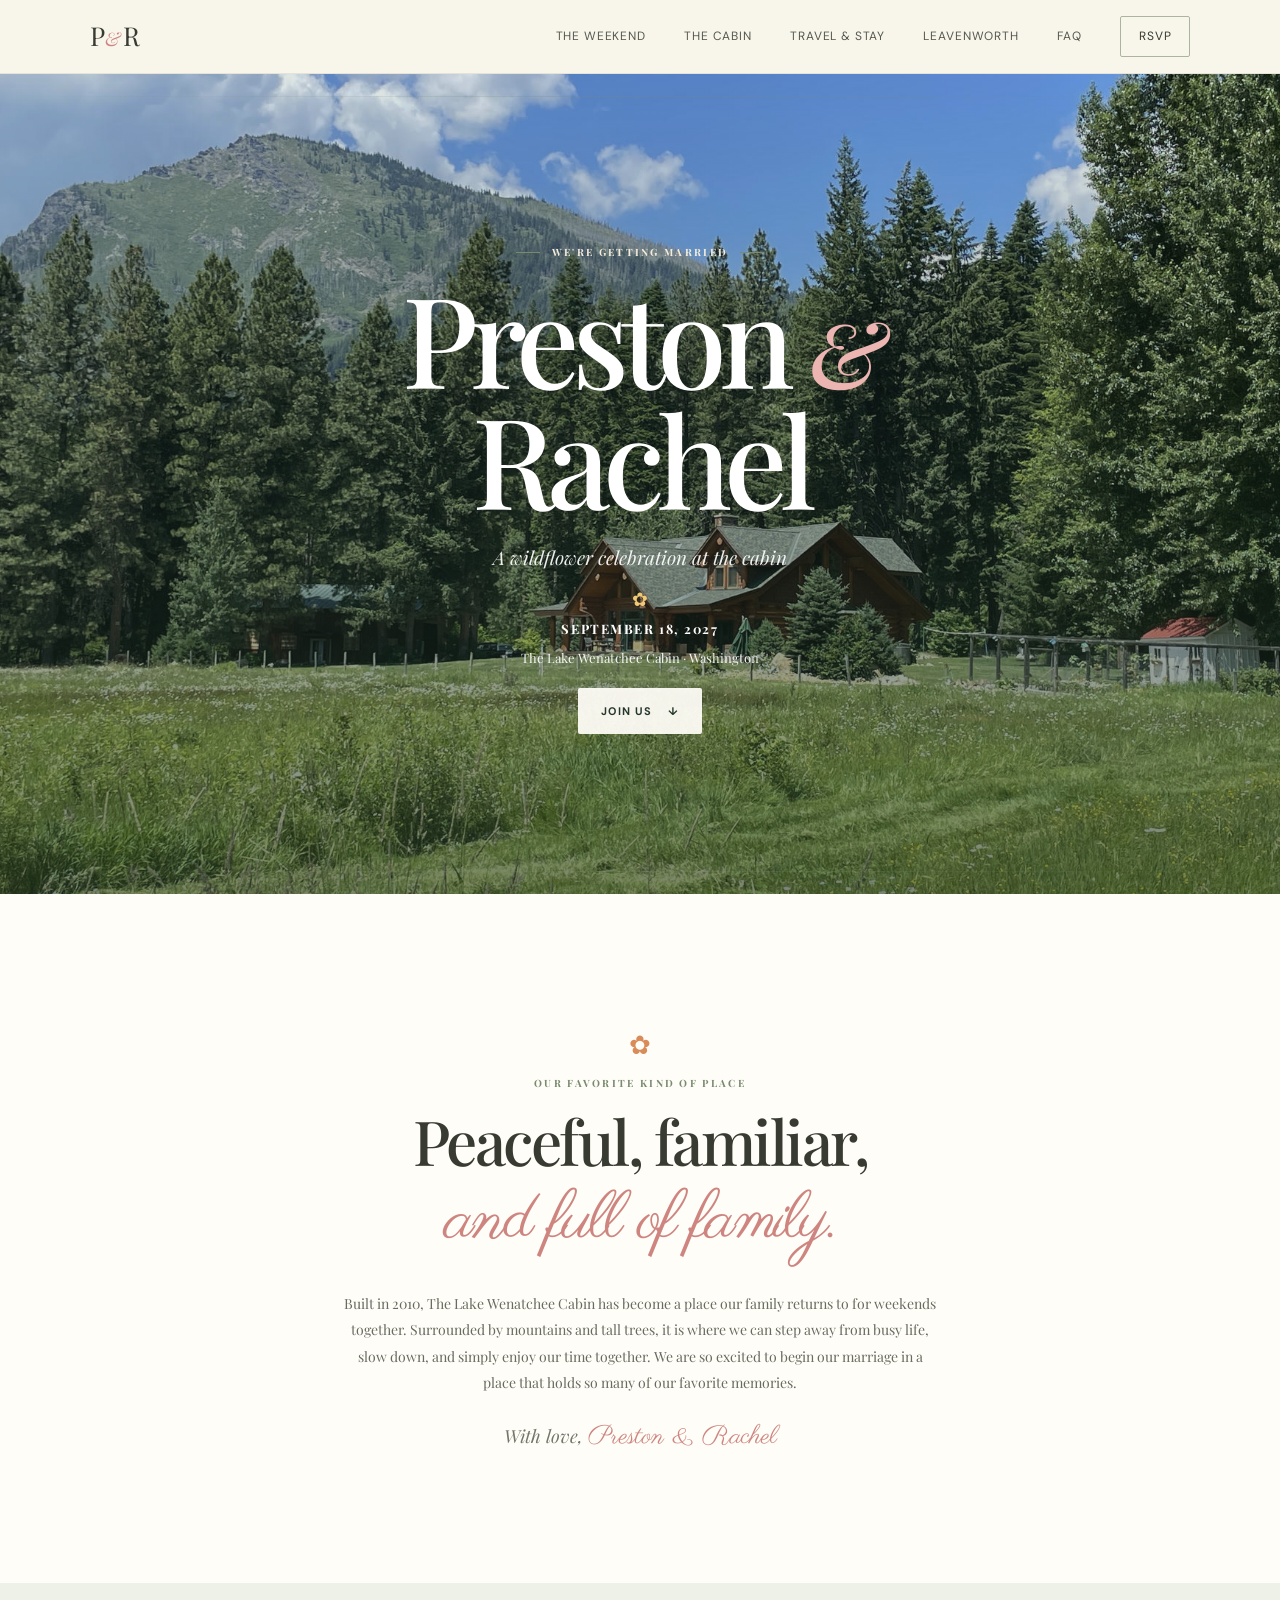
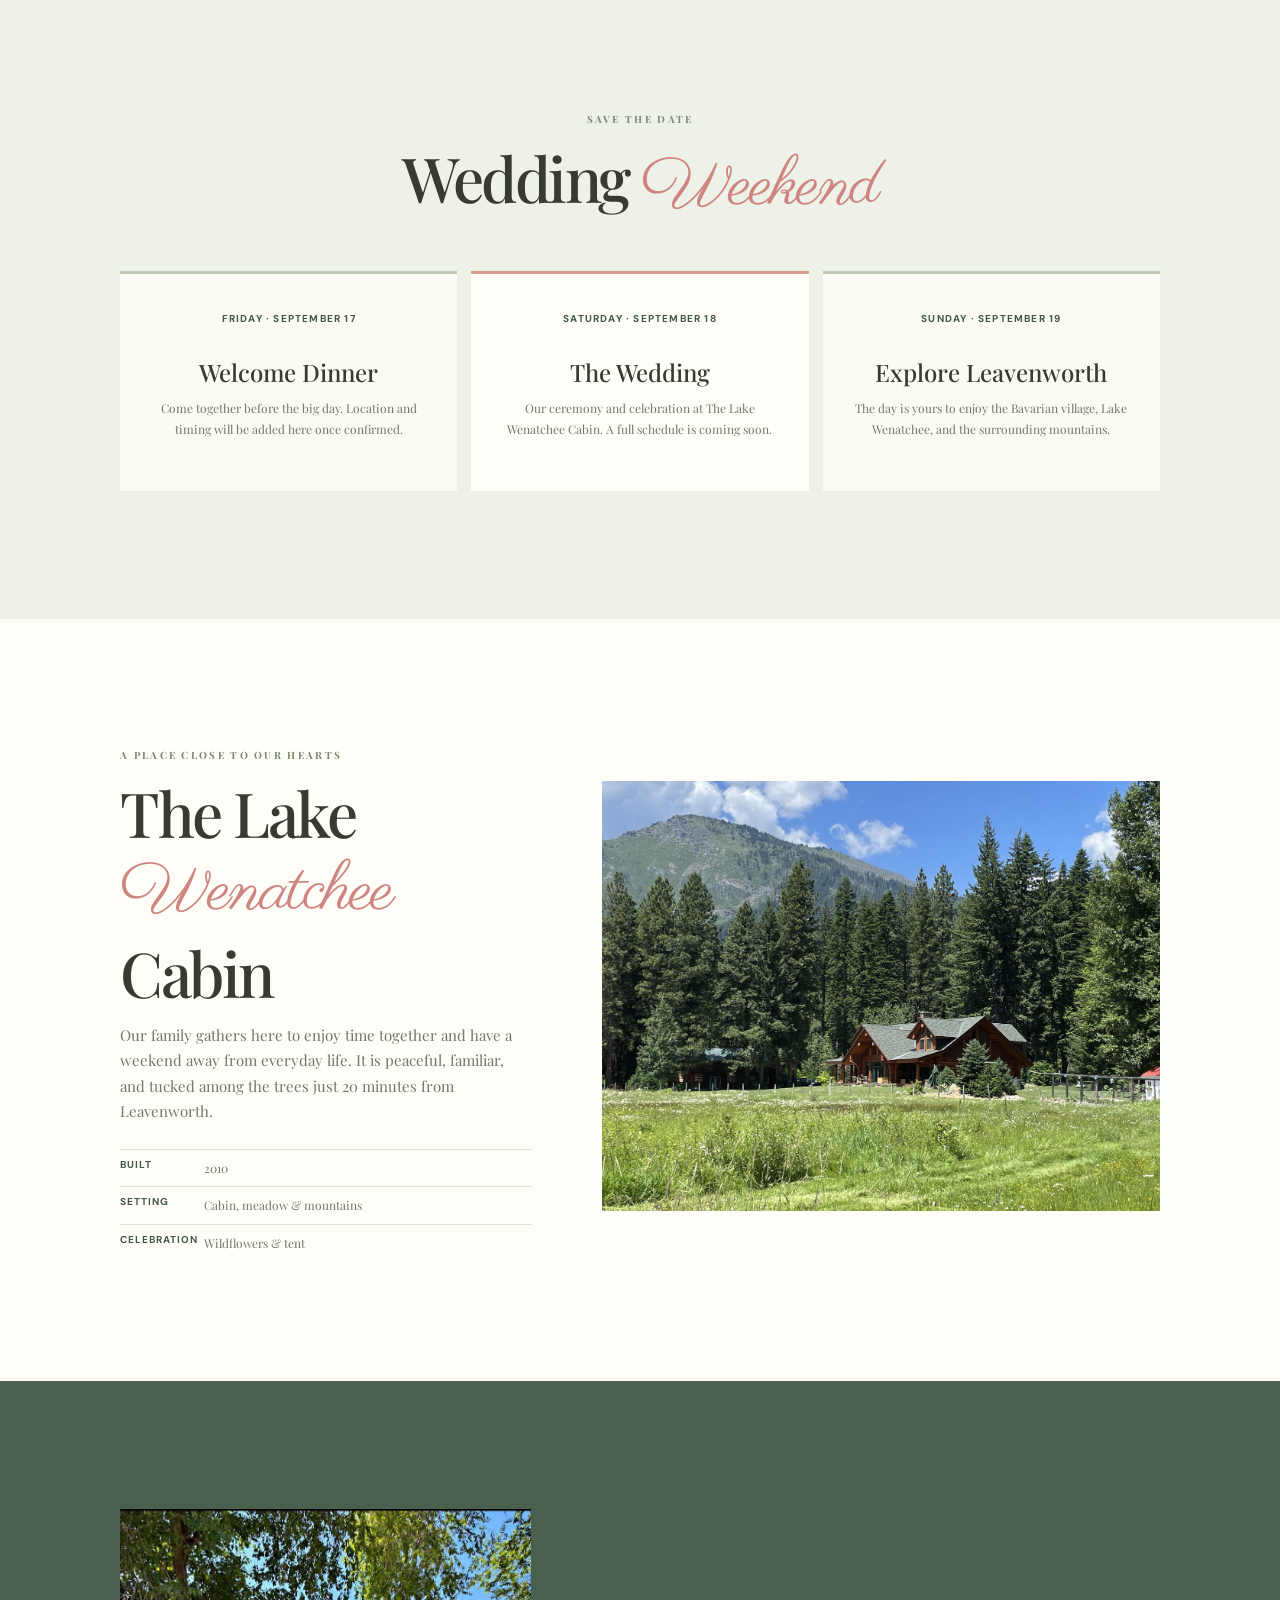
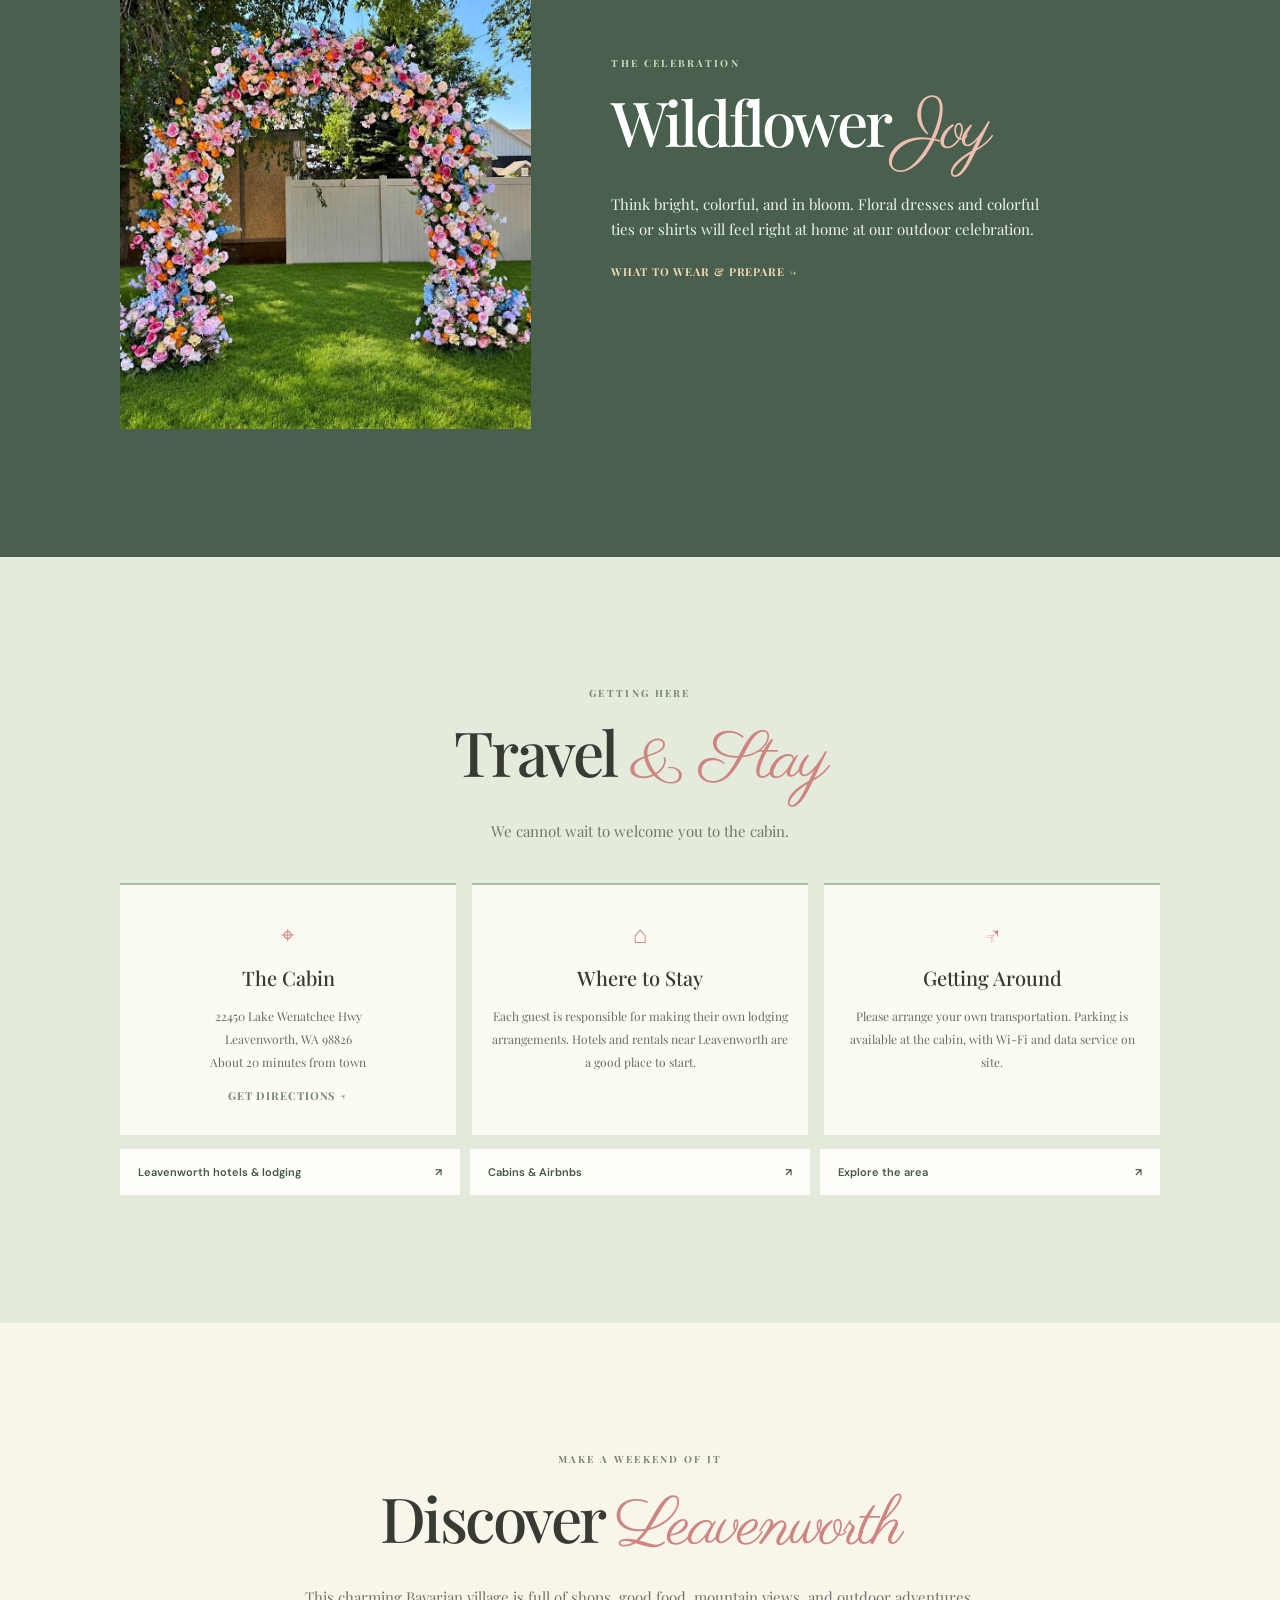
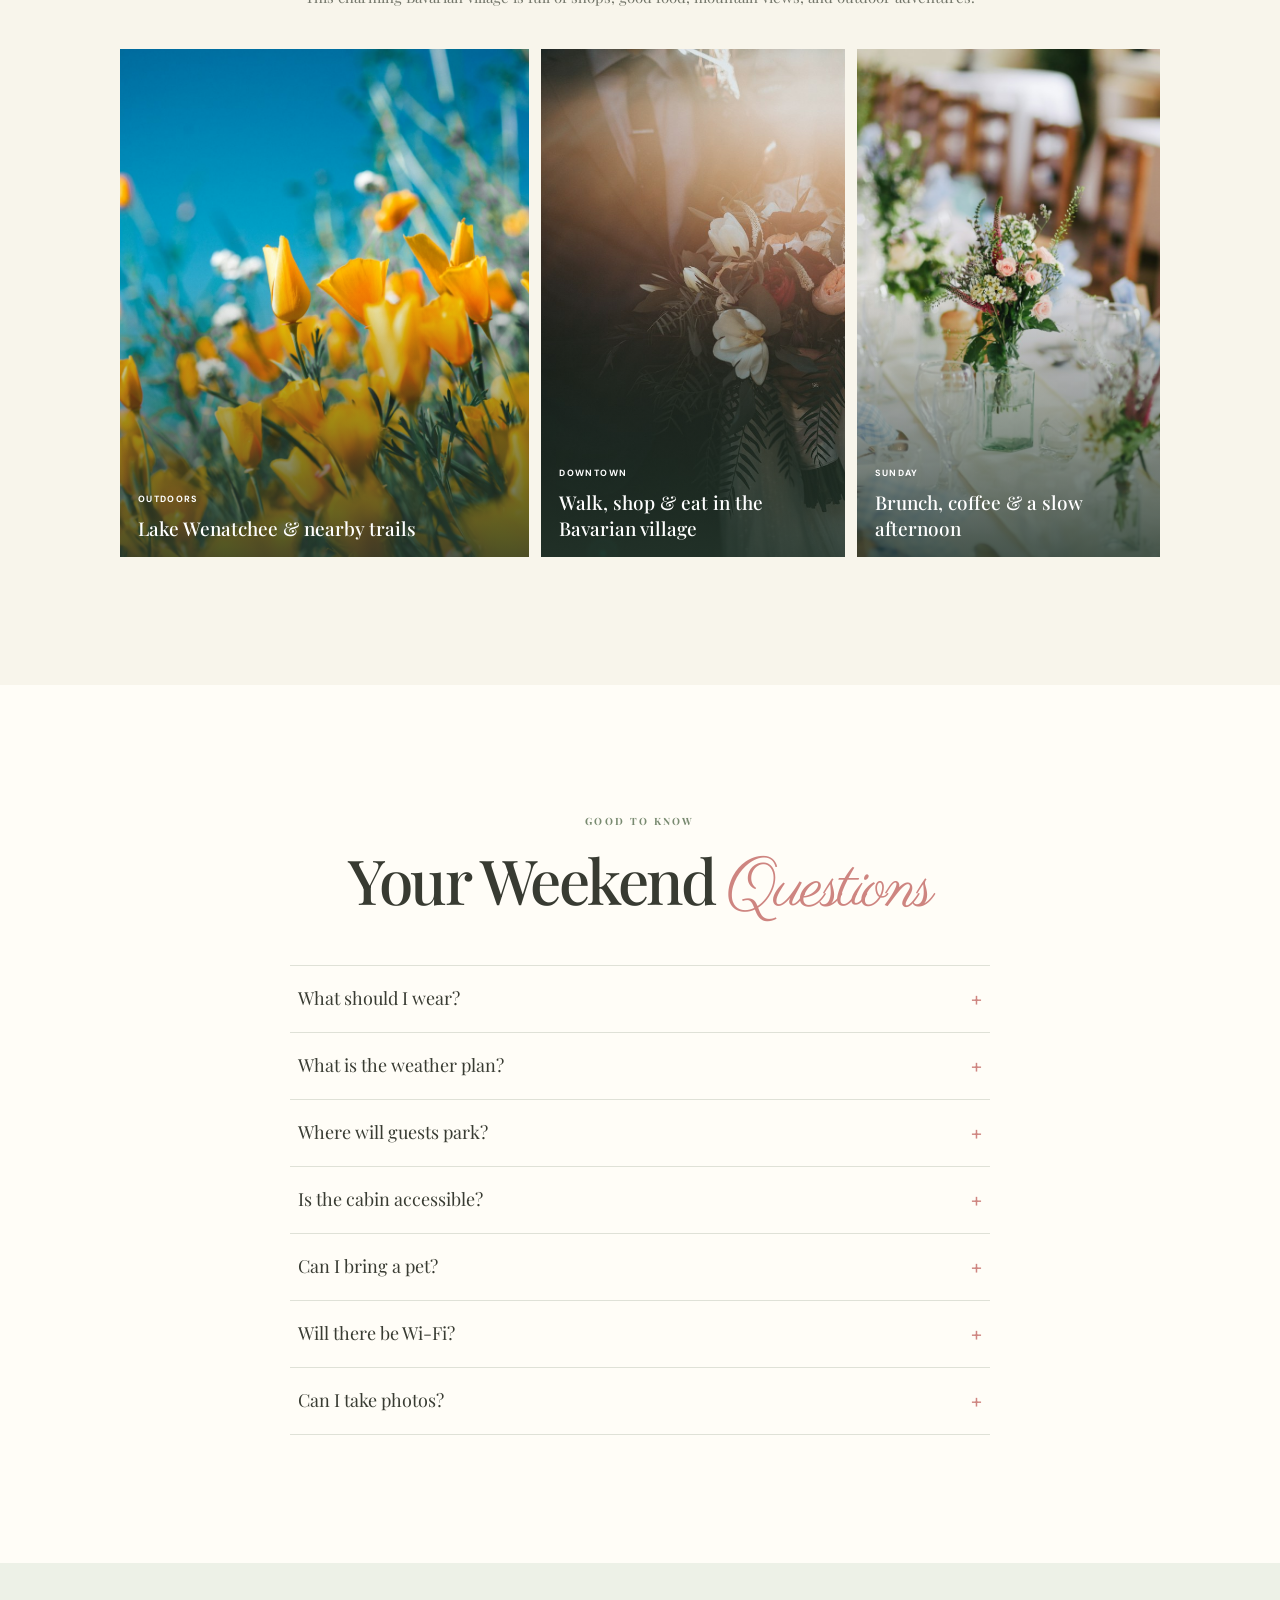
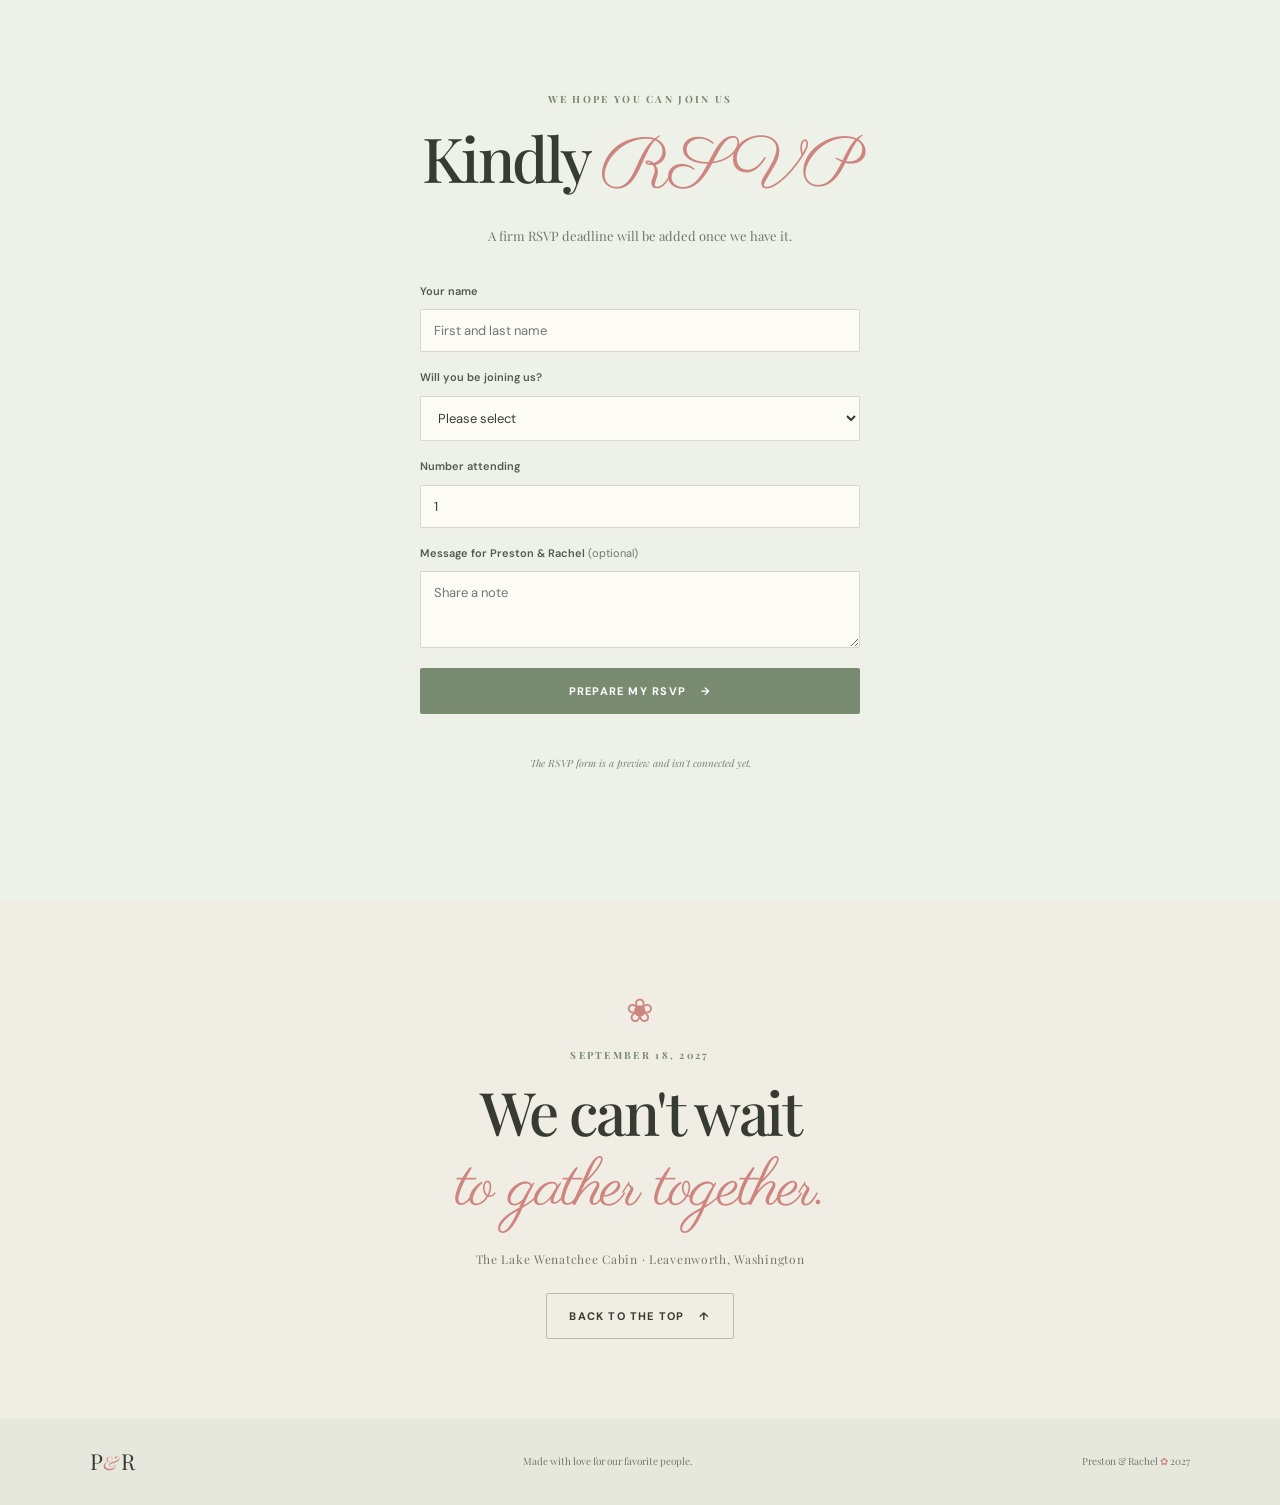
==== commit 293b6f1d: "Remove dietary and song fields from RSVP" ====
--- a/index.html
+++ b/index.html
@@ -187,10 +187,6 @@
           </select>
           <label for="guest-count">Number attending</label>
           <input id="guest-count" name="guests" type="number" min="1" step="1" value="1" required>
-          <label for="dietary">Dietary restrictions <span>(optional)</span></label>
-          <textarea id="dietary" name="dietary" rows="3" placeholder="Let us know about any dietary needs"></textarea>
-          <label for="rsvp-song">Song request <span>(optional)</span></label>
-          <input id="rsvp-song" name="songRequest" placeholder="Song title and artist">
           <label for="couple-message">Message for Preston &amp; Rachel <span>(optional)</span></label>
           <textarea id="couple-message" name="coupleMessage" rows="3" placeholder="Share a note"></textarea>
           <button class="button button-primary" type="submit">Prepare my RSVP <span aria-hidden="true">→</span></button>
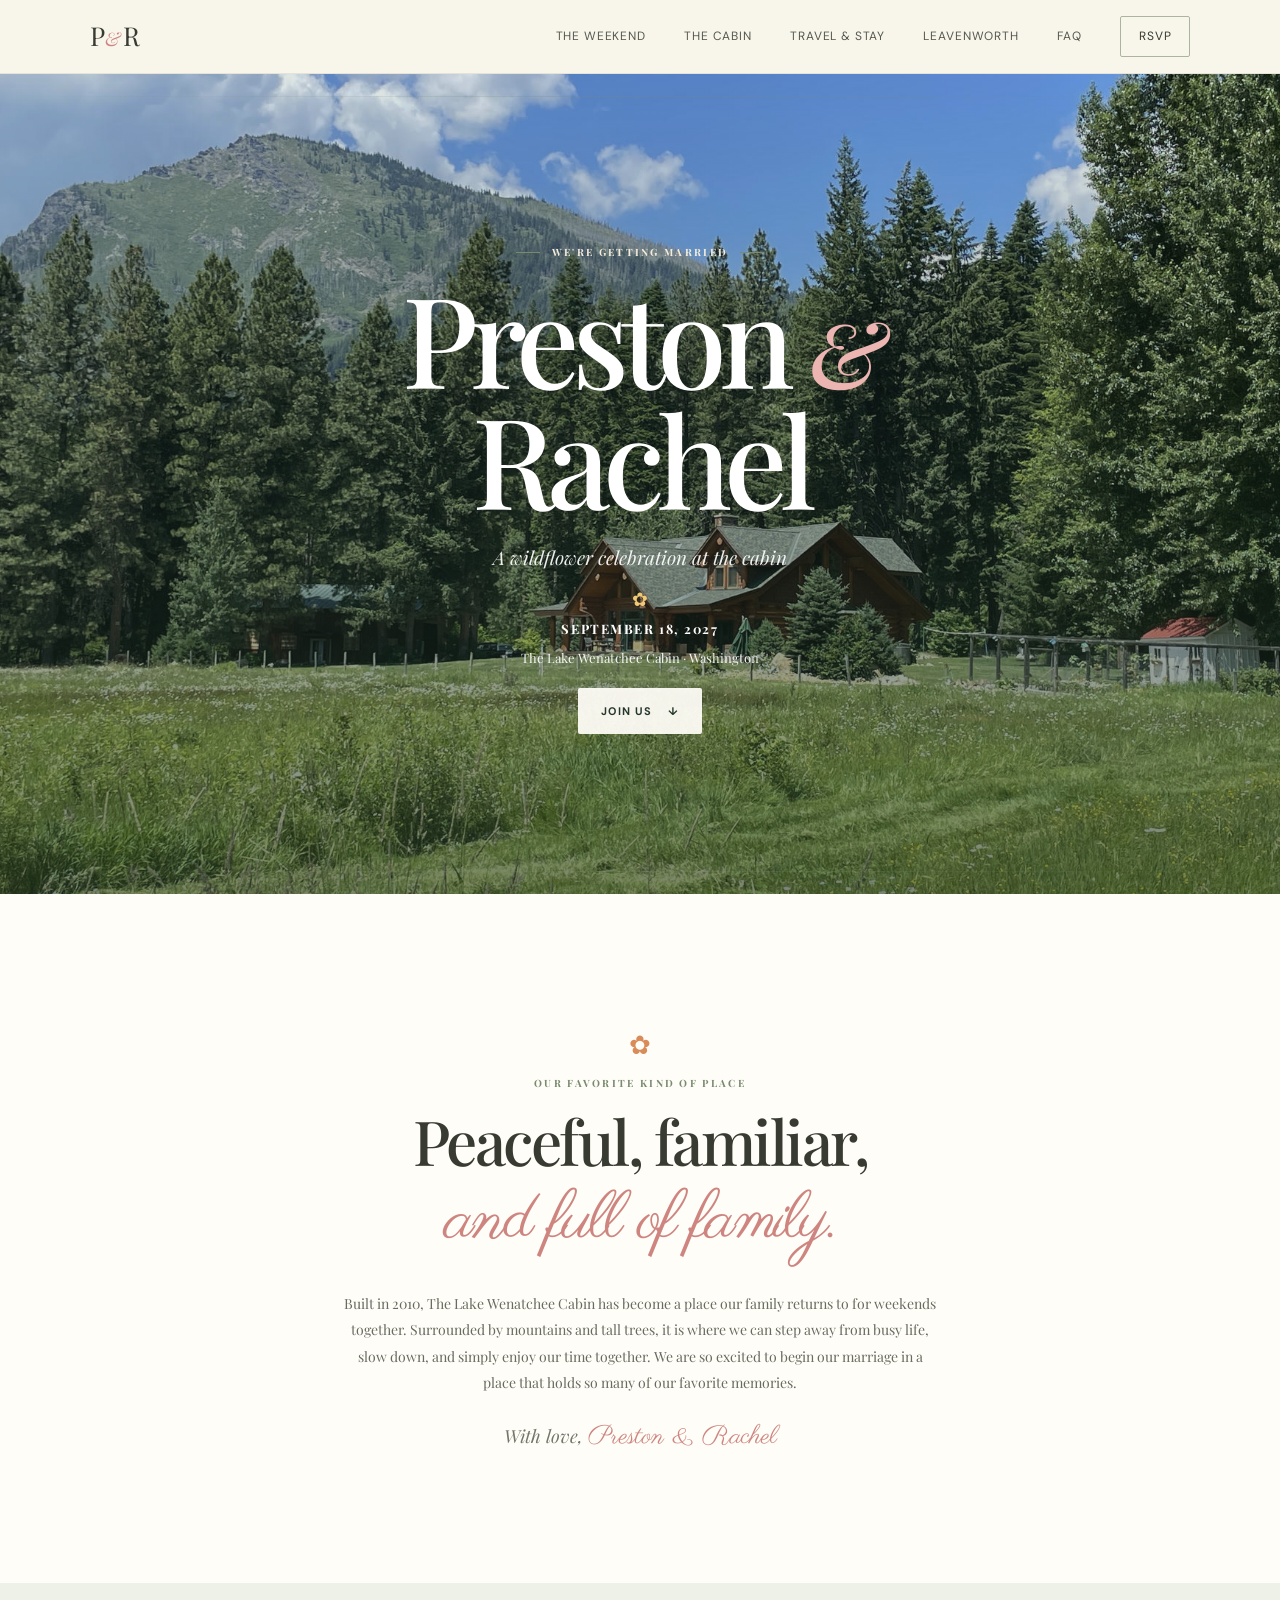
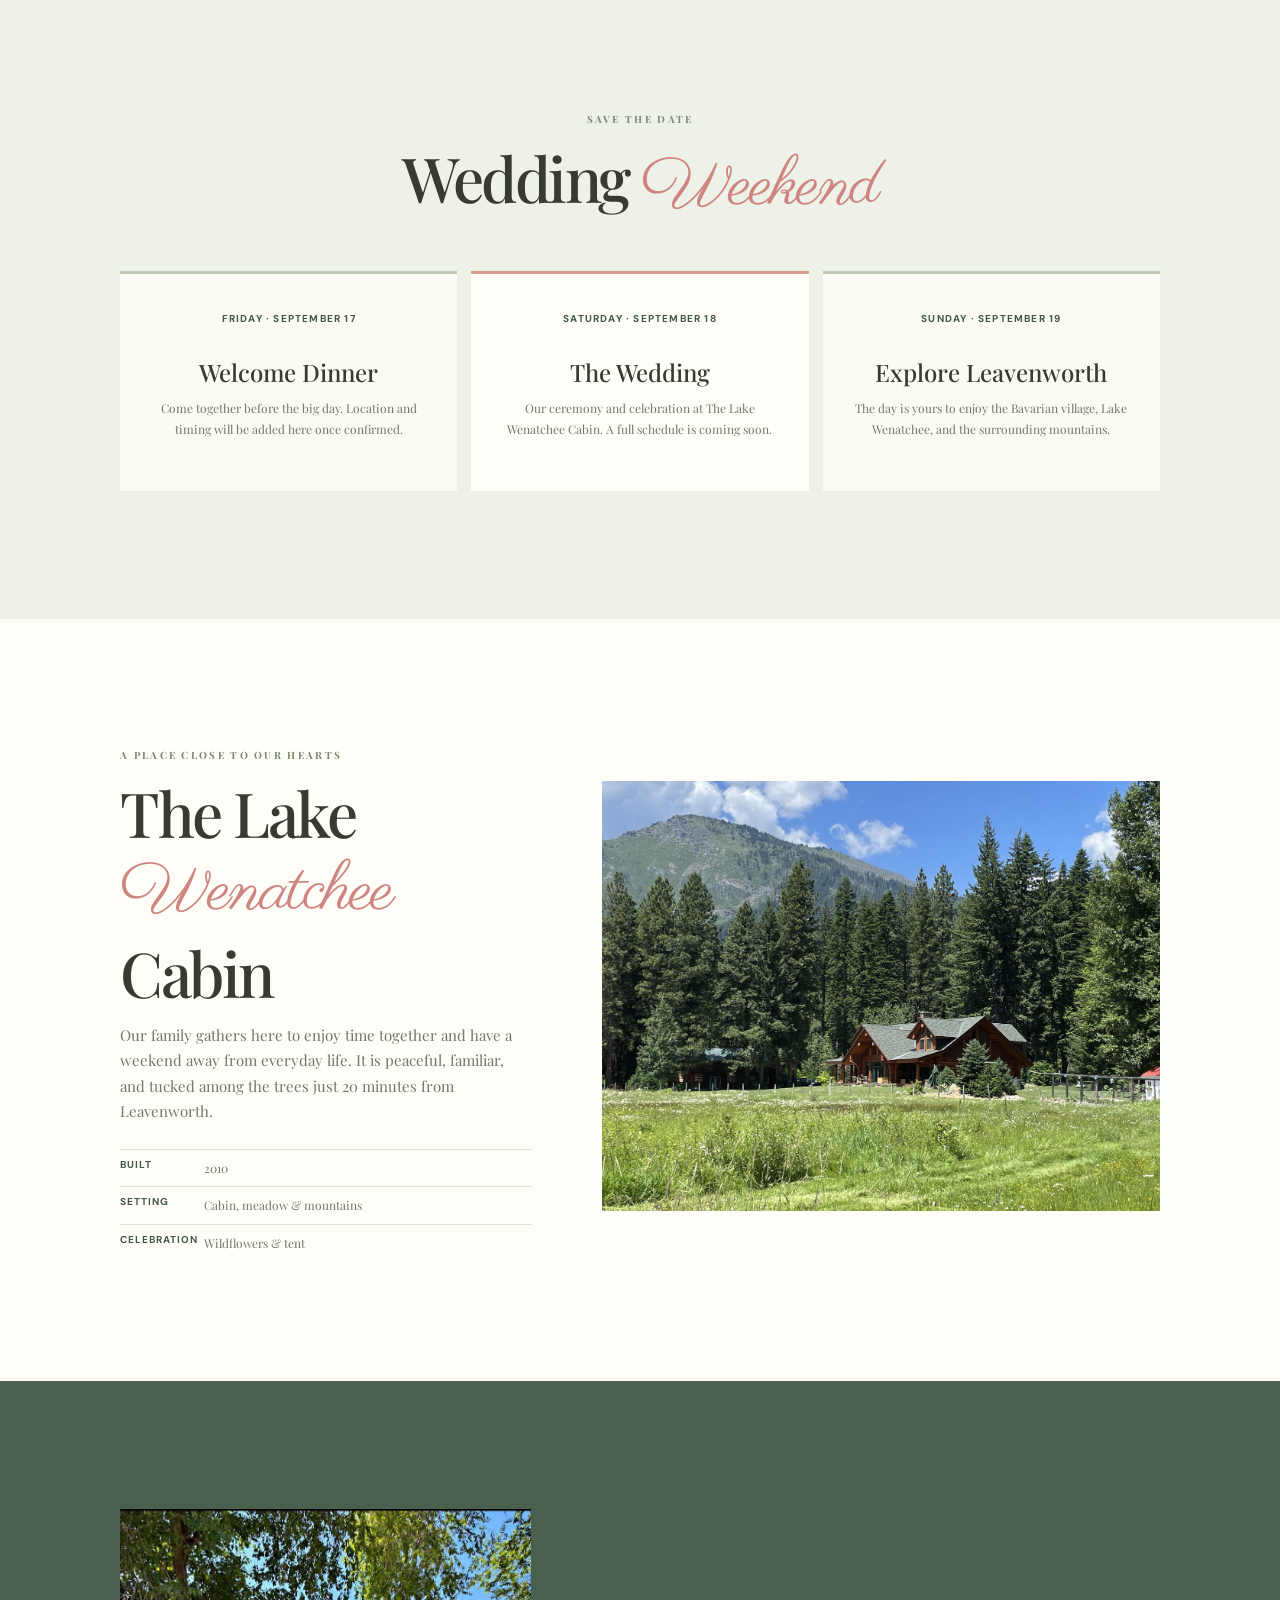
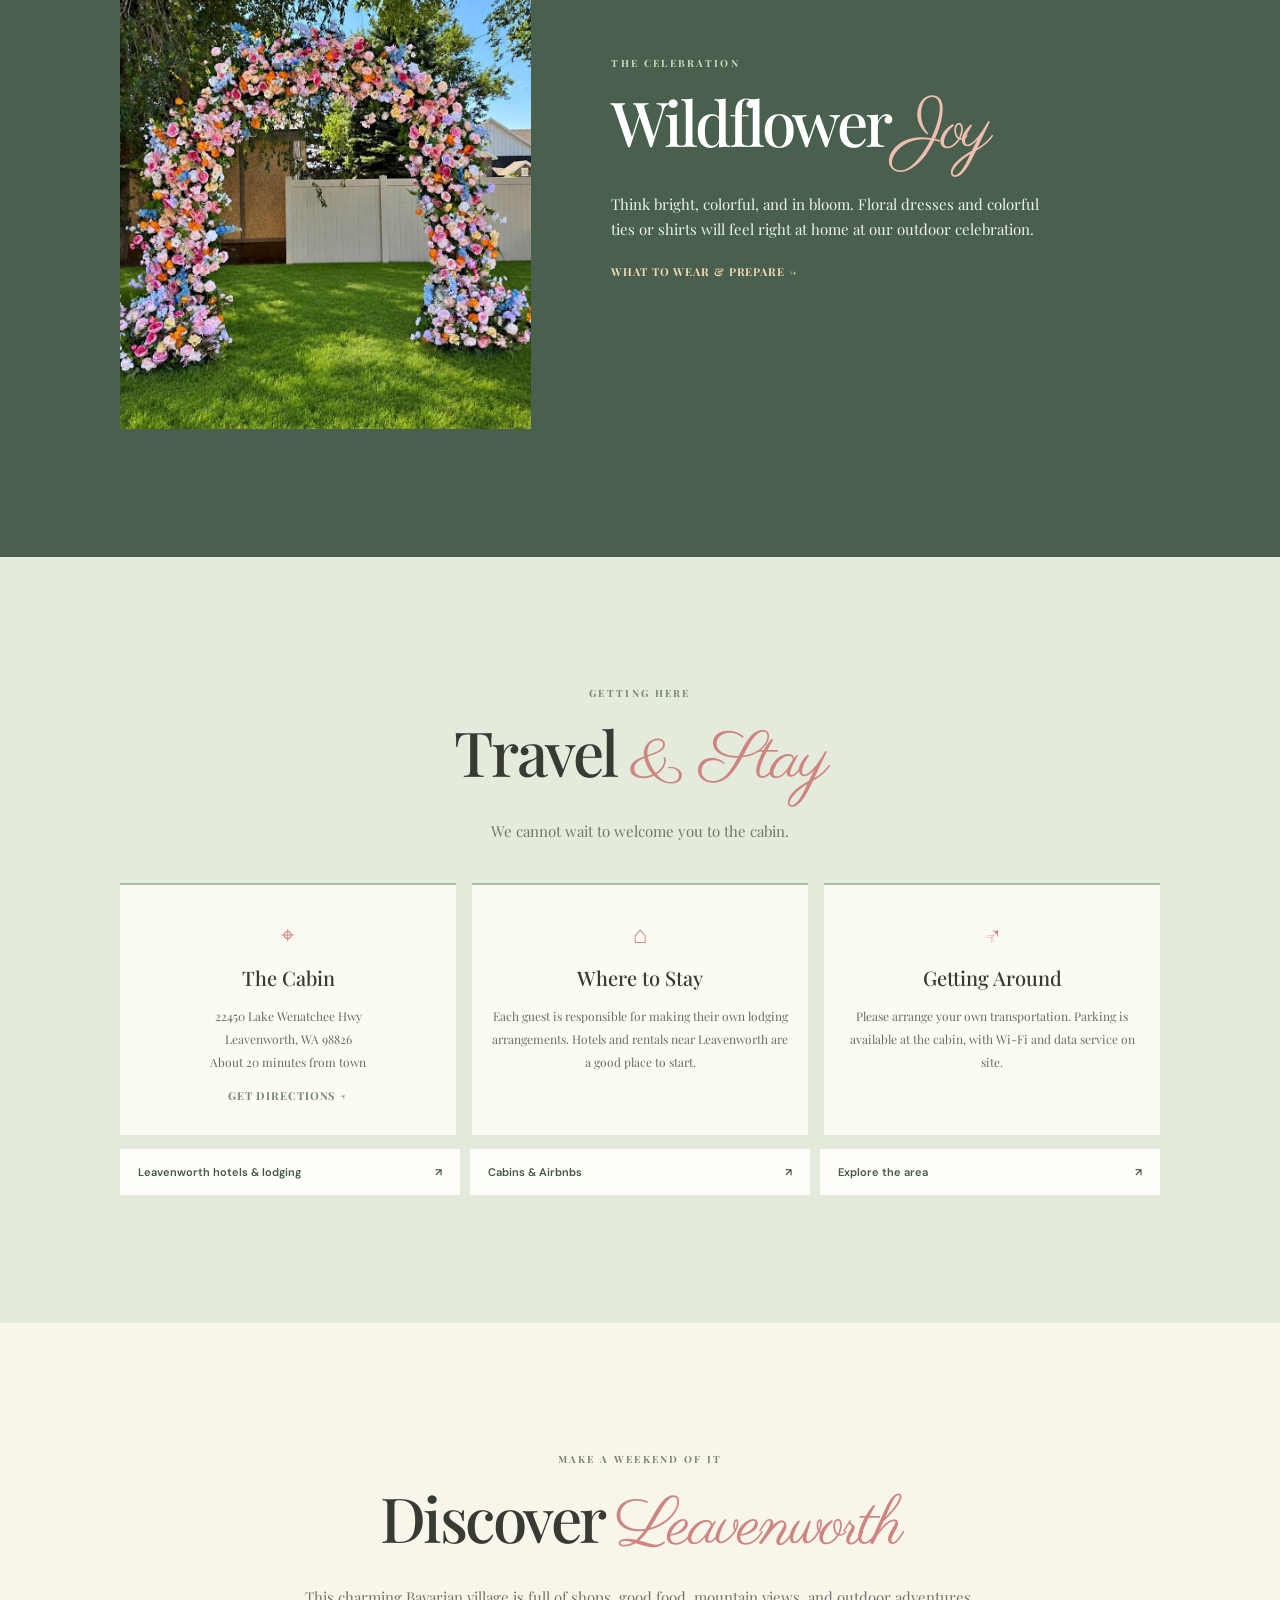
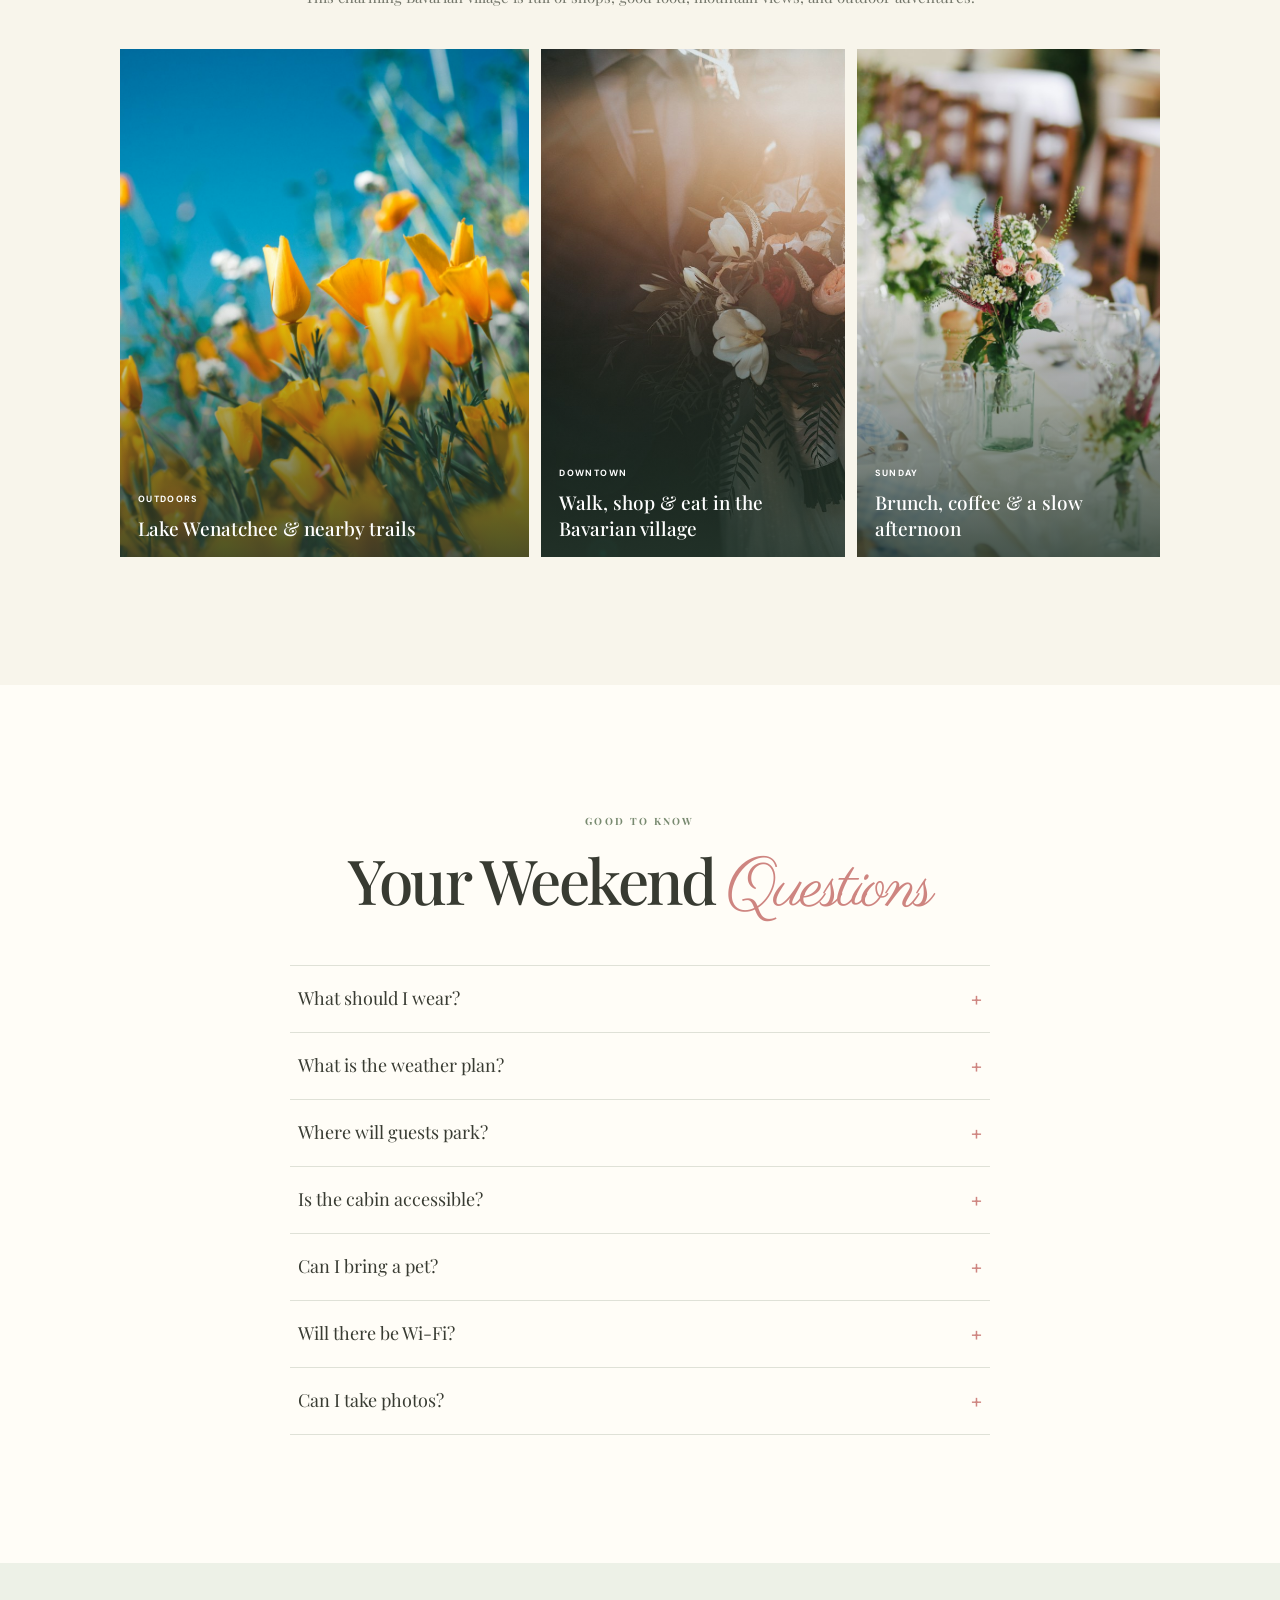
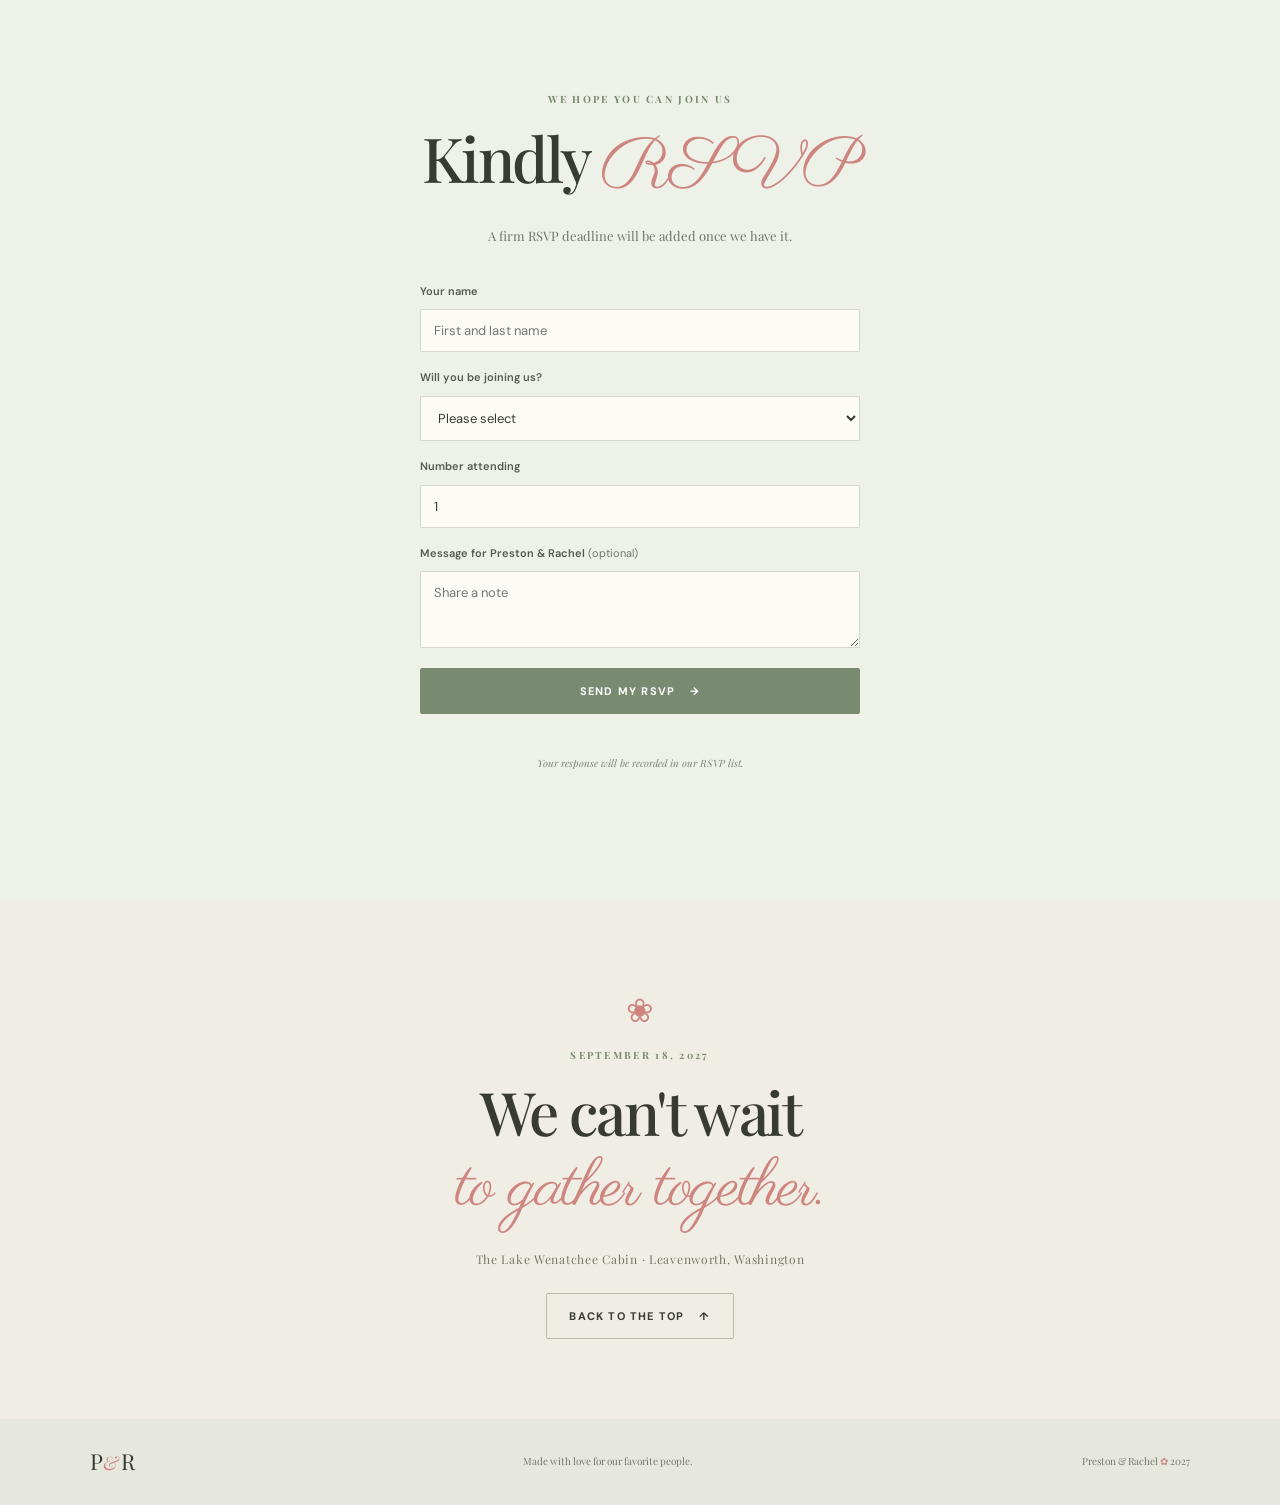
==== commit ba87cef1: "Add private wedding RSVP manager" ====
--- a/index.html
+++ b/index.html
@@ -189,10 +189,10 @@
           <input id="guest-count" name="guests" type="number" min="1" step="1" value="1" required>
           <label for="couple-message">Message for Preston &amp; Rachel <span>(optional)</span></label>
           <textarea id="couple-message" name="coupleMessage" rows="3" placeholder="Share a note"></textarea>
-          <button class="button button-primary" type="submit">Prepare my RSVP <span aria-hidden="true">→</span></button>
+          <button class="button button-primary" type="submit">Send my RSVP <span aria-hidden="true">→</span></button>
           <p class="form-notice" role="status" aria-live="polite"></p>
         </form>
-        <p class="form-footnote">The RSVP form is a preview and isn't connected yet.</p>
+        <p class="form-footnote">Your response will be recorded in our RSVP list.</p>
       </section>
 
       <section class="closing">
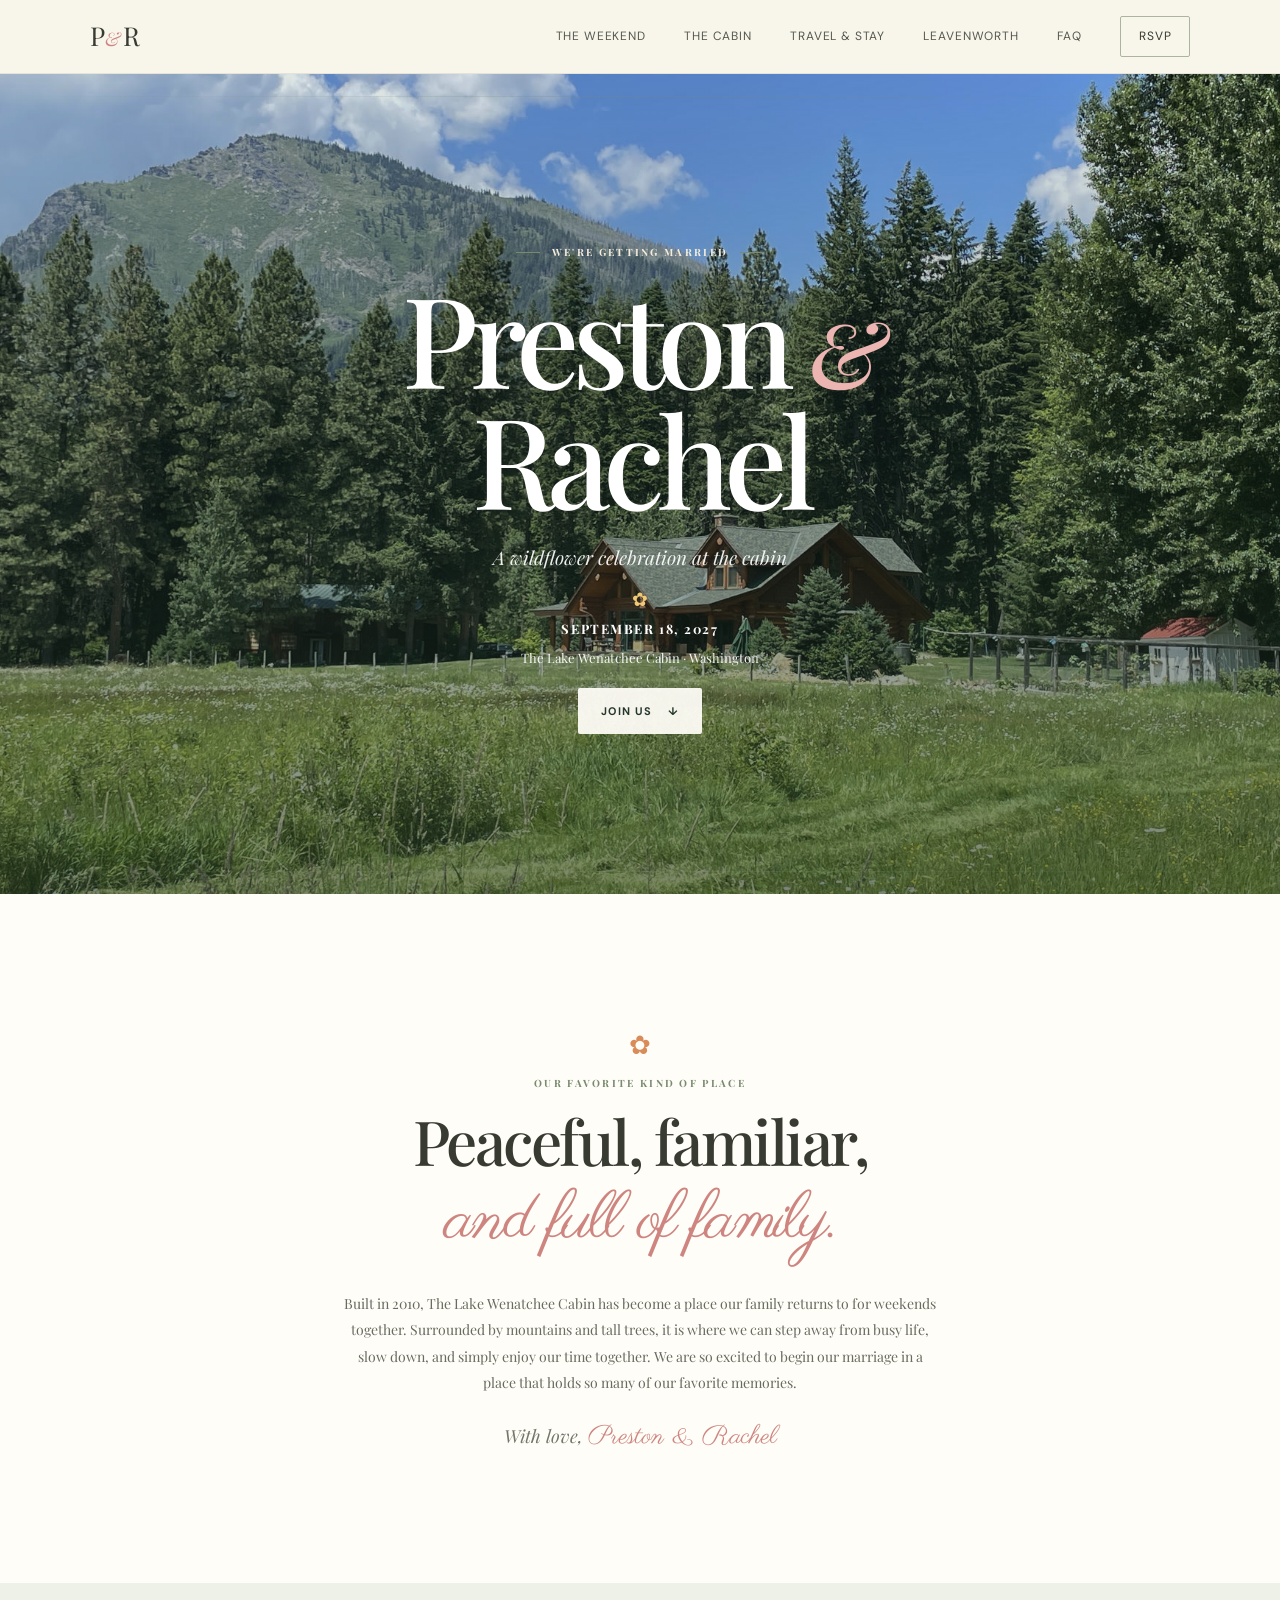
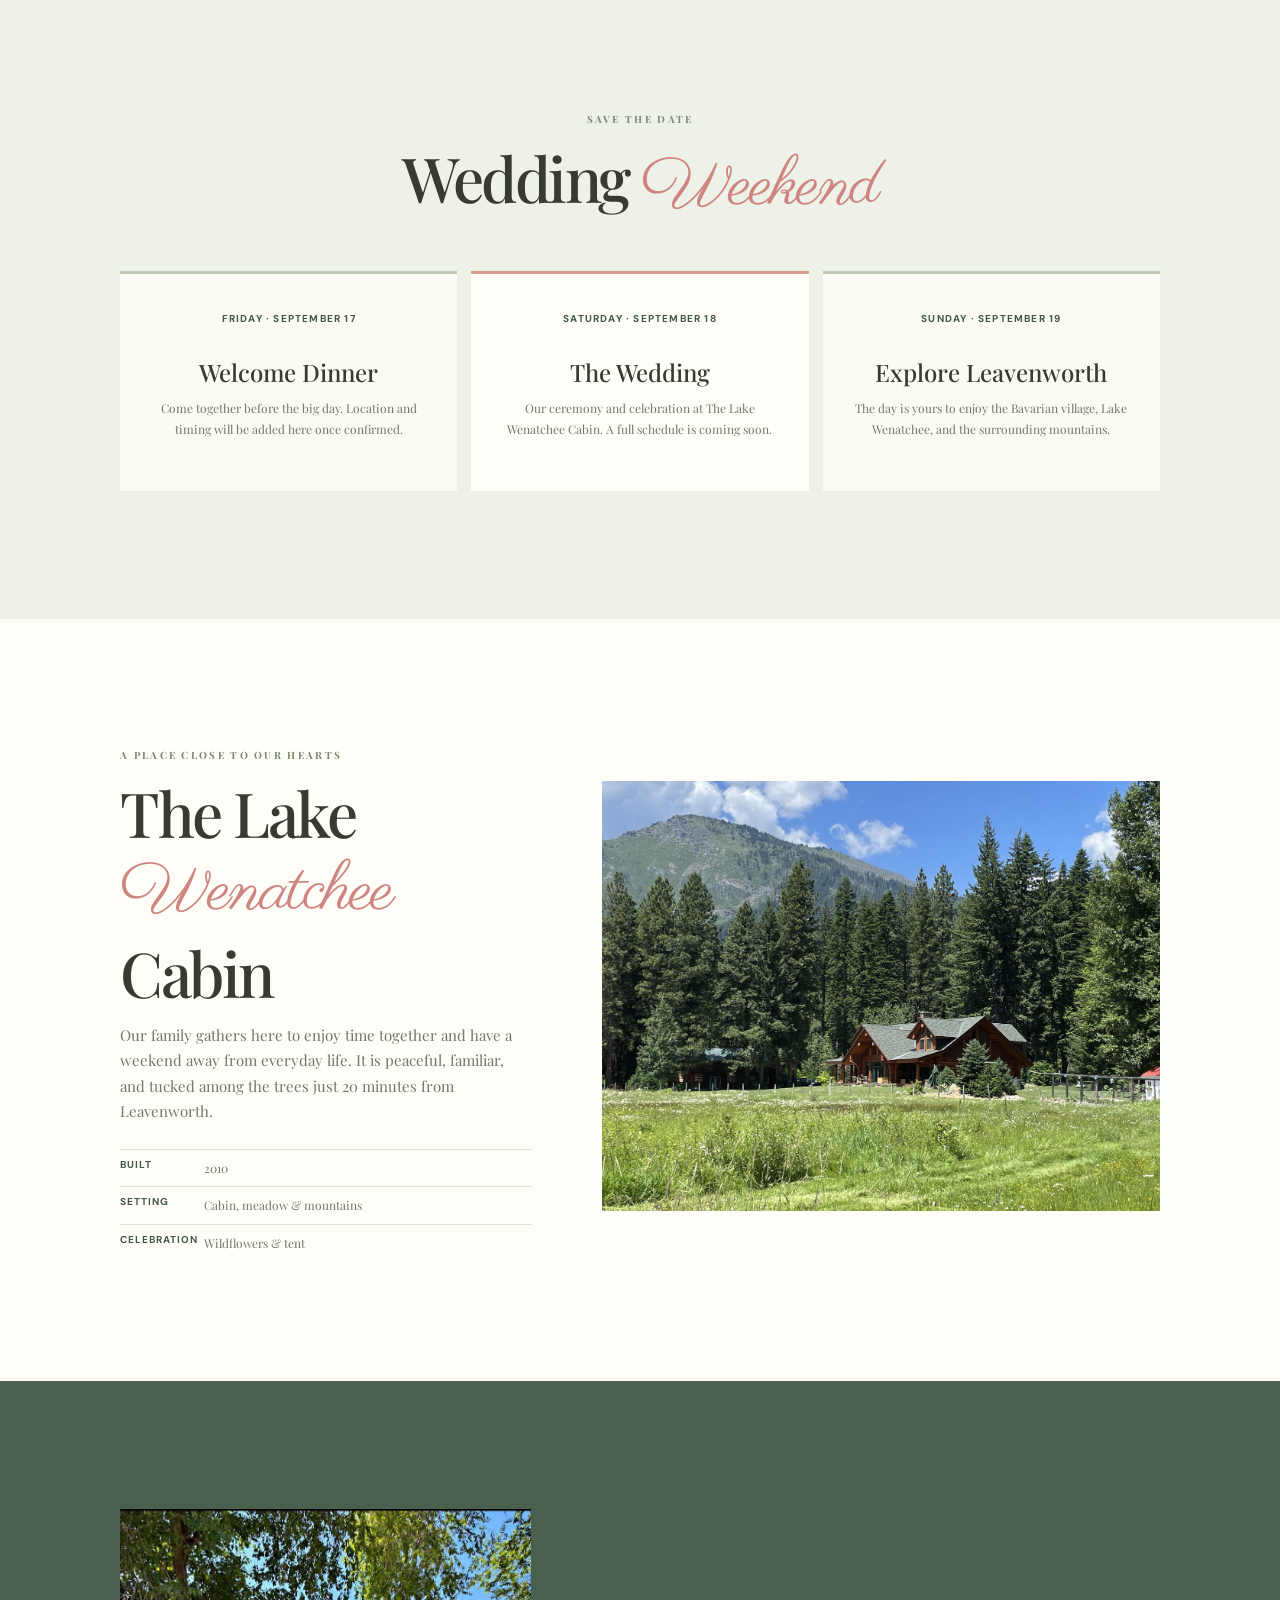
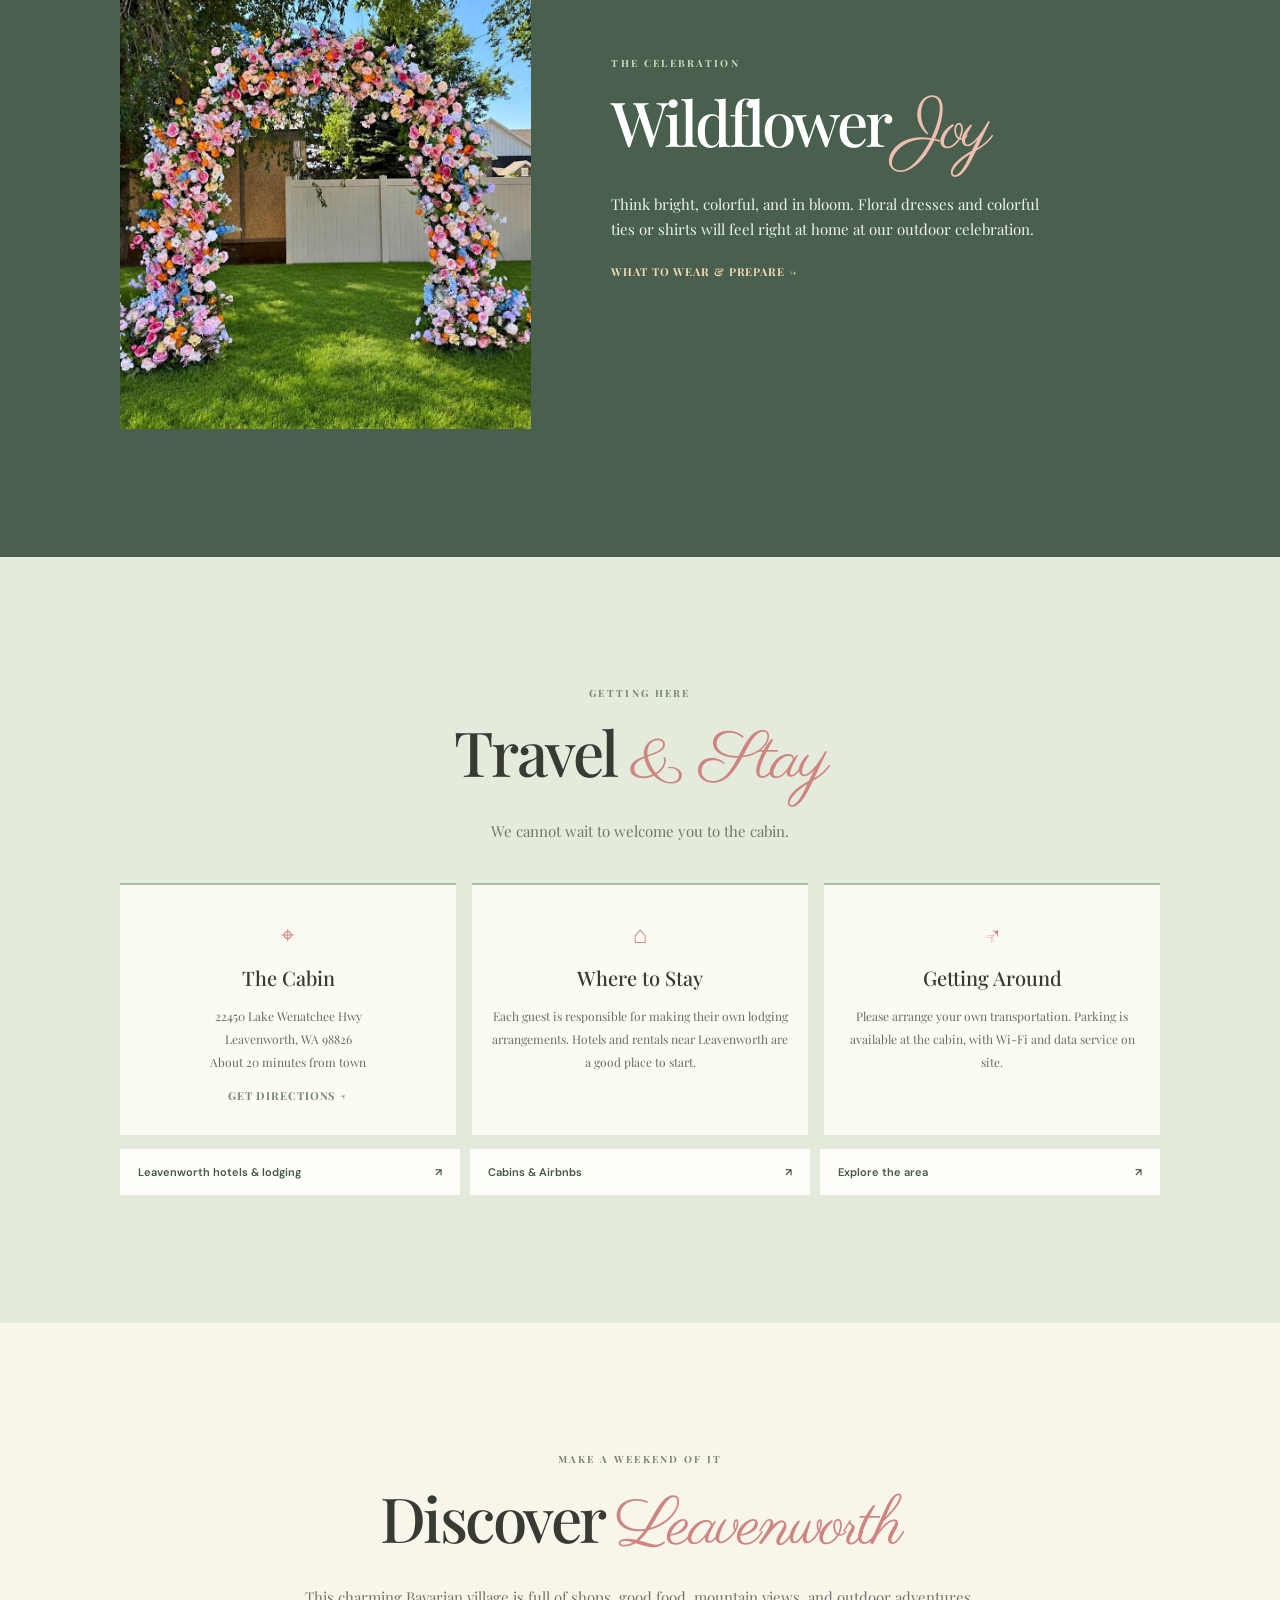
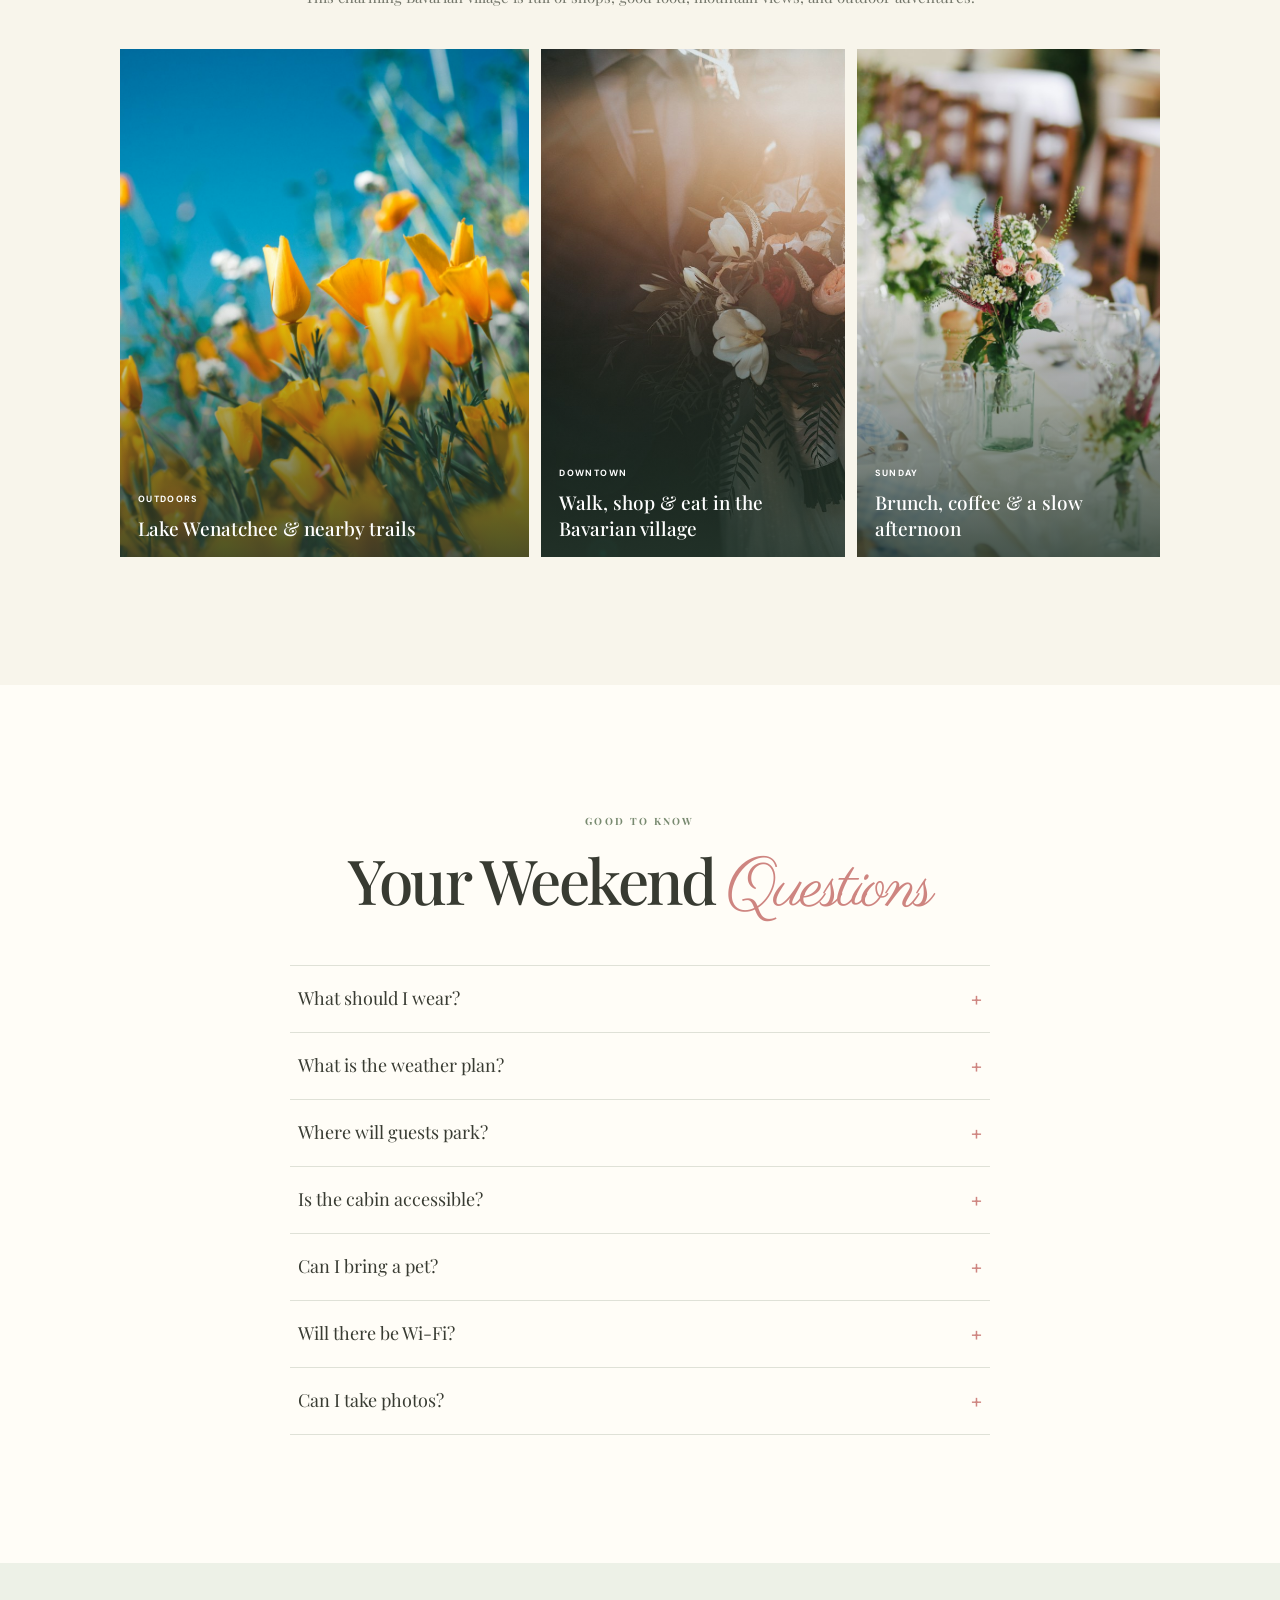
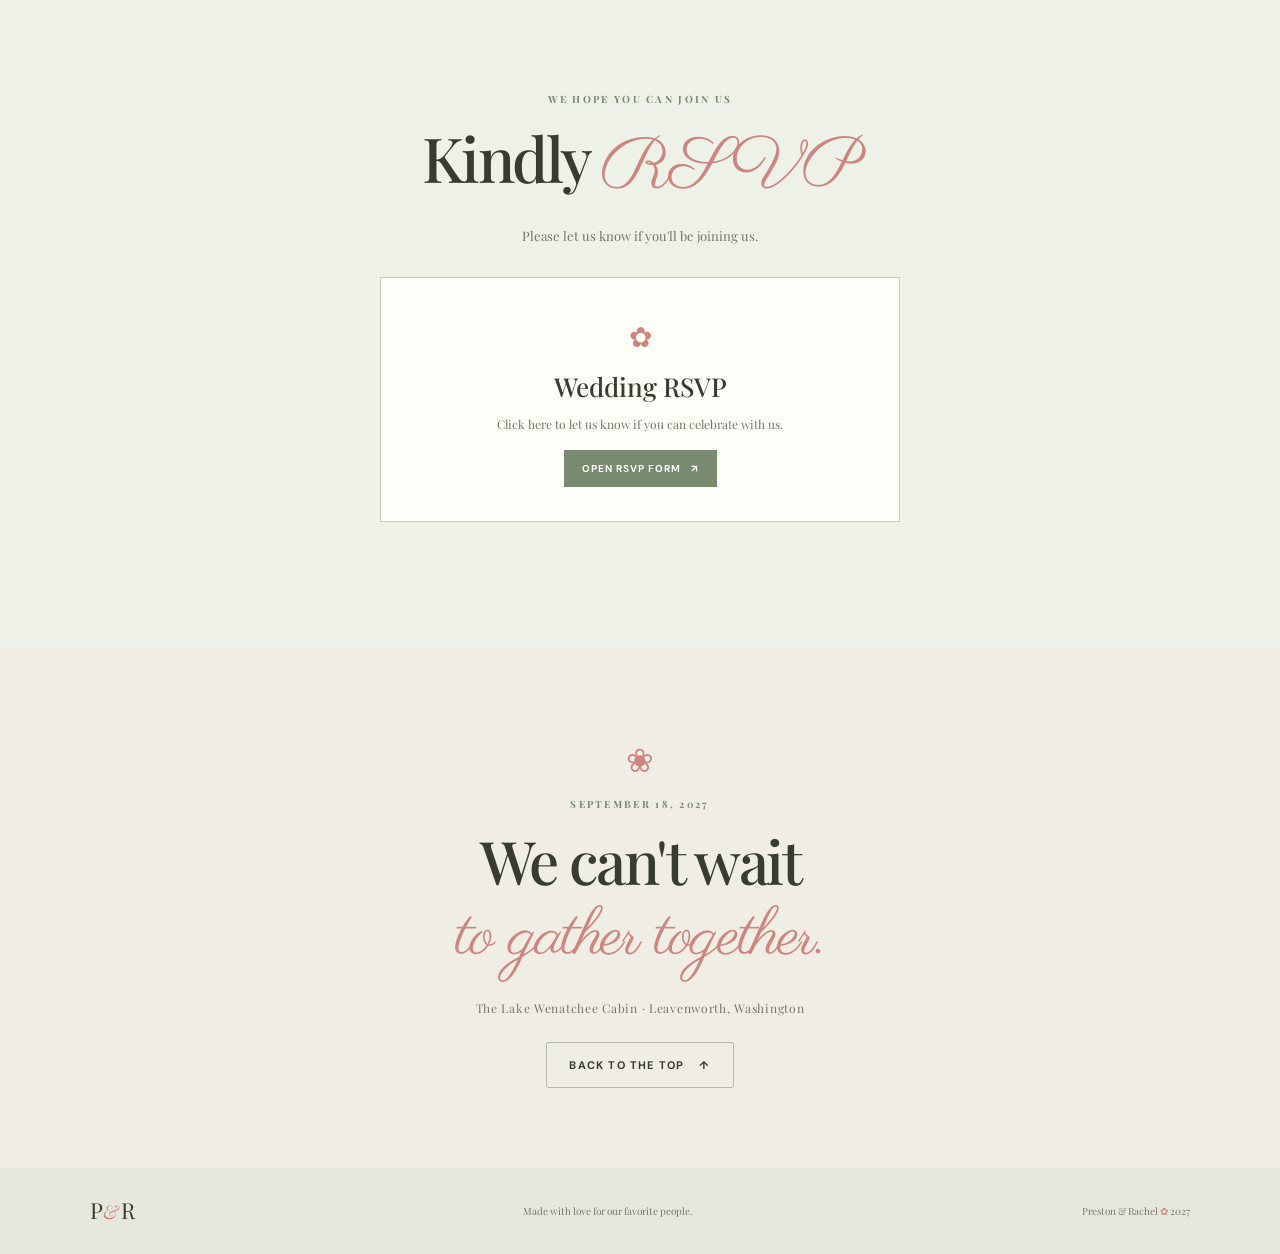
==== commit baa6fed8: "Link wedding RSVP card to Google Form" ====
--- a/index.html
+++ b/index.html
@@ -175,24 +175,13 @@
       <section class="rsvp section-pad" id="rsvp" aria-labelledby="rsvp-title">
         <p class="eyebrow">We hope you can join us</p>
         <h2 id="rsvp-title">Kindly <em>RSVP</em></h2>
-        <p class="section-intro">A firm RSVP deadline will be added once we have it.</p>
-        <form class="rsvp-form preview-form">
-          <label for="guest-name">Your name</label>
-          <input id="guest-name" name="name" autocomplete="name" placeholder="First and last name" required>
-          <label for="attendance">Will you be joining us?</label>
-          <select id="attendance" name="attendance" required>
-            <option value="" selected disabled>Please select</option>
-            <option value="yes">Joyfully accepts</option>
-            <option value="no">Regretfully declines</option>
-          </select>
-          <label for="guest-count">Number attending</label>
-          <input id="guest-count" name="guests" type="number" min="1" step="1" value="1" required>
-          <label for="couple-message">Message for Preston &amp; Rachel <span>(optional)</span></label>
-          <textarea id="couple-message" name="coupleMessage" rows="3" placeholder="Share a note"></textarea>
-          <button class="button button-primary" type="submit">Send my RSVP <span aria-hidden="true">→</span></button>
-          <p class="form-notice" role="status" aria-live="polite"></p>
-        </form>
-        <p class="form-footnote">Your response will be recorded in our RSVP list.</p>
+        <p class="section-intro">Please let us know if you'll be joining us.</p>
+        <a class="rsvp-card" href="https://docs.google.com/forms/d/e/1FAIpQLSdtWbFABYZ5egaoBXcwalrvzvrN8Bie0dAJc5H25gajohpLQg/viewform?usp=sharing&amp;ouid=117927834422744798157" target="_blank" rel="noreferrer">
+          <span class="rsvp-card-flower" aria-hidden="true">✿</span>
+          <strong>Wedding RSVP</strong>
+          <span>Click here to let us know if you can celebrate with us.</span>
+          <span class="rsvp-card-action">Open RSVP form <span aria-hidden="true">↗</span></span>
+        </a>
       </section>
 
       <section class="closing">
--- a/styles.css
+++ b/styles.css
@@ -117,6 +117,13 @@
 
 .rsvp { display: grid; justify-items: center; background: #e8ebdf; text-align: center; }
 .rsvp-flower { margin-bottom: 12px; color: var(--orange); font-size: 29px; }
+.rsvp-card { display: grid; width: min(100%, 520px); justify-items: center; gap: 10px; margin-top: 30px; padding: 34px 28px; border: 1px solid #c5cfbb; background: var(--paper); color: var(--ink); text-decoration: none; transition: transform .2s, box-shadow .2s, border-color .2s; }
+.rsvp-card:hover, .rsvp-card:focus-visible { transform: translateY(-3px); border-color: var(--sage); box-shadow: 0 12px 30px rgba(48,66,48,.1); }
+.rsvp-card:focus-visible { outline: 3px solid var(--sage); outline-offset: 3px; }
+.rsvp-card-flower { color: var(--rose); font-size: 28px; }
+.rsvp-card strong { font: 500 26px var(--serif); }
+.rsvp-card > span:nth-of-type(2) { color: var(--muted); font-size: 12px; }
+.rsvp-card-action { display: inline-flex; gap: 10px; margin-top: 5px; padding: 12px 18px; background: var(--sage); color: white; font: 700 10px var(--sans); letter-spacing: .1em; text-transform: uppercase; }
 .rsvp-form { display: grid; width: min(100%, 440px); gap: 9px; margin-top: 28px; text-align: left; }
 .rsvp-form label, .mini-form label { margin-top: 7px; color: #55594f; font-family: var(--sans); font-size: 11px; font-weight: 600; }
 label span { color: var(--muted); font-weight: 400; }
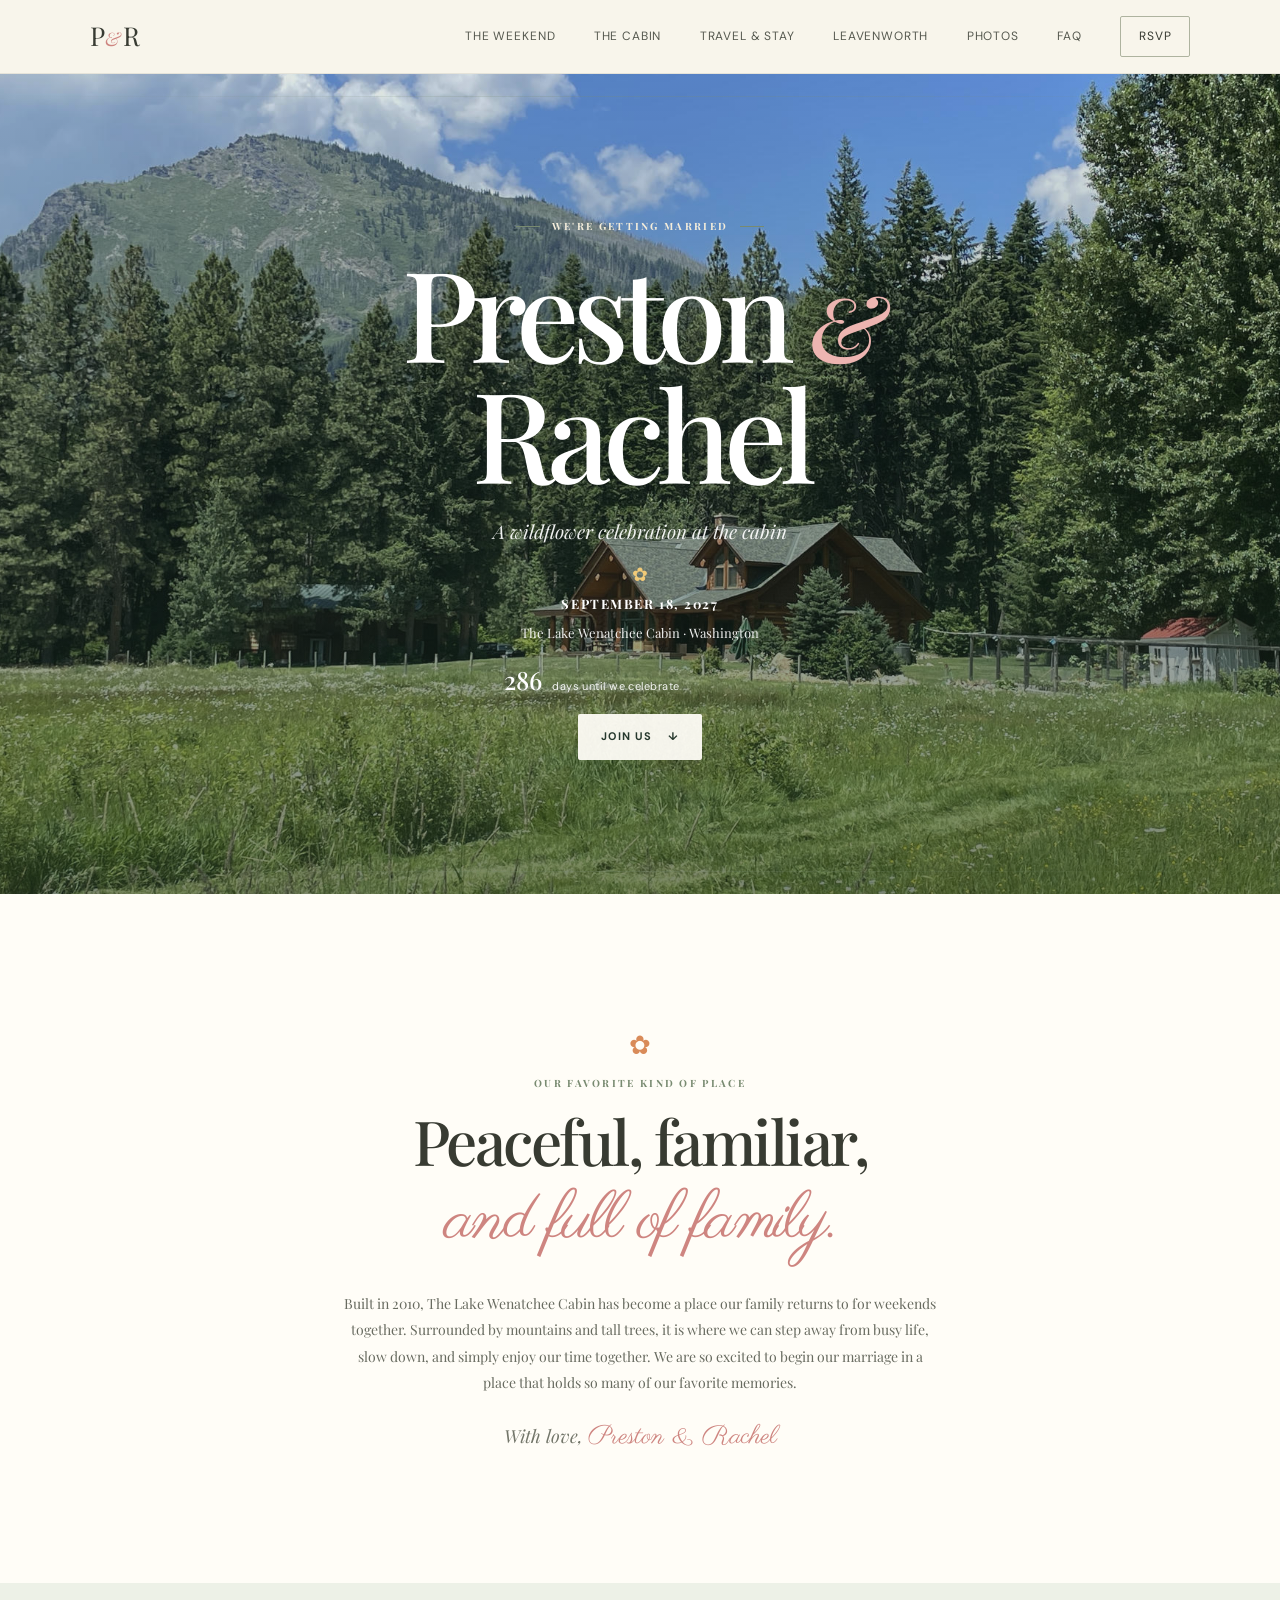
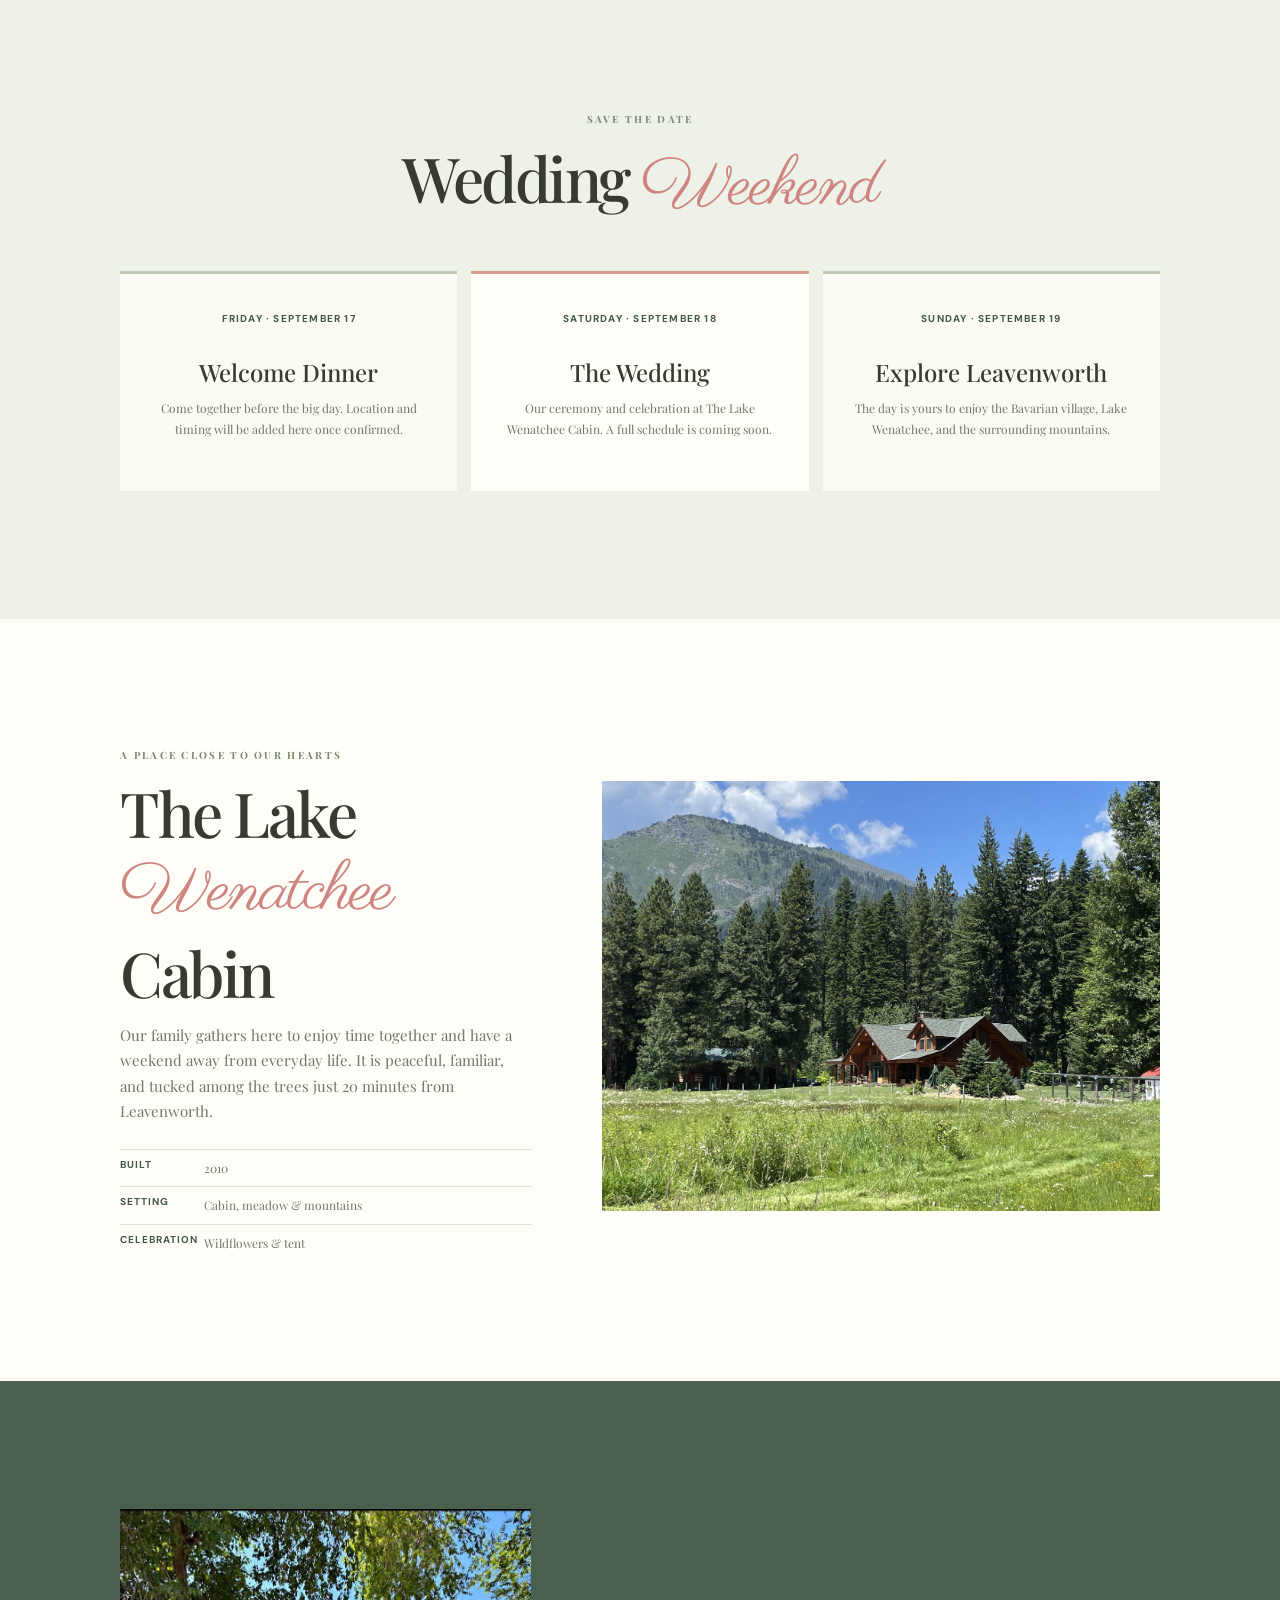
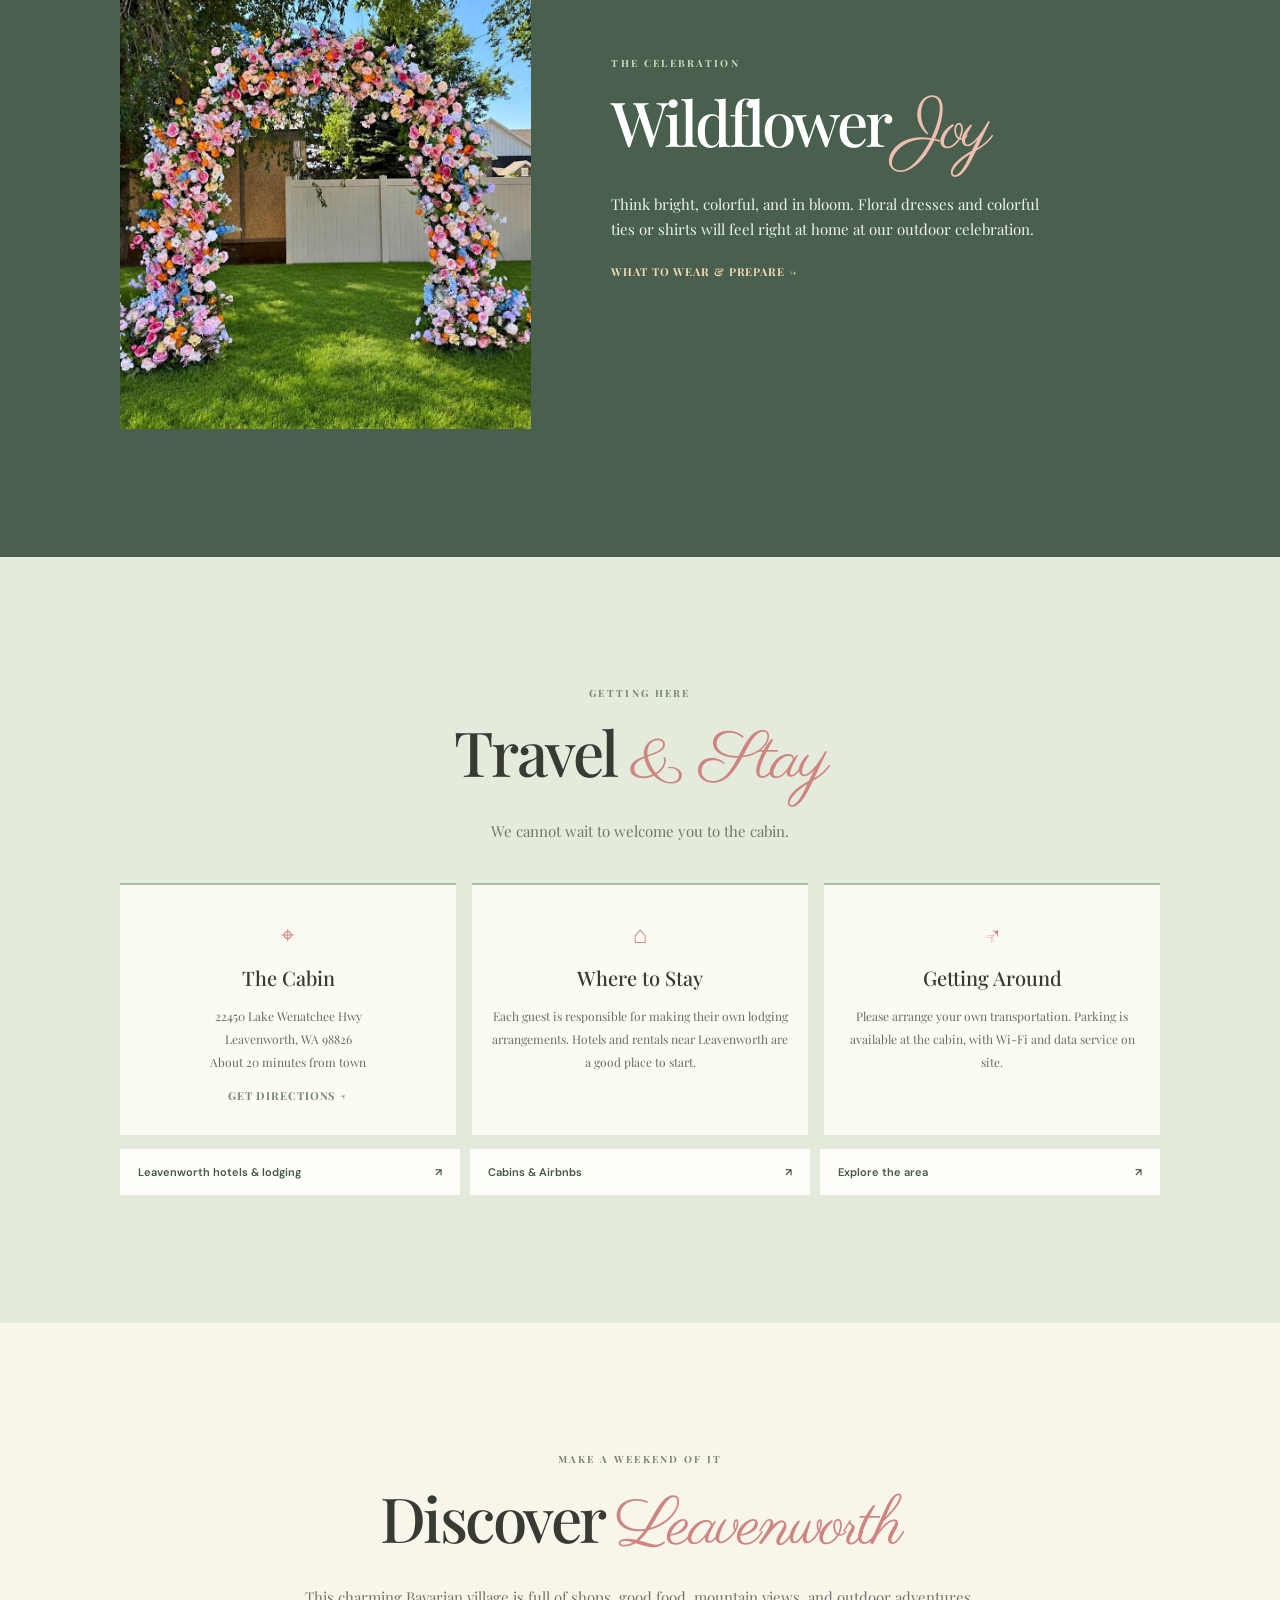
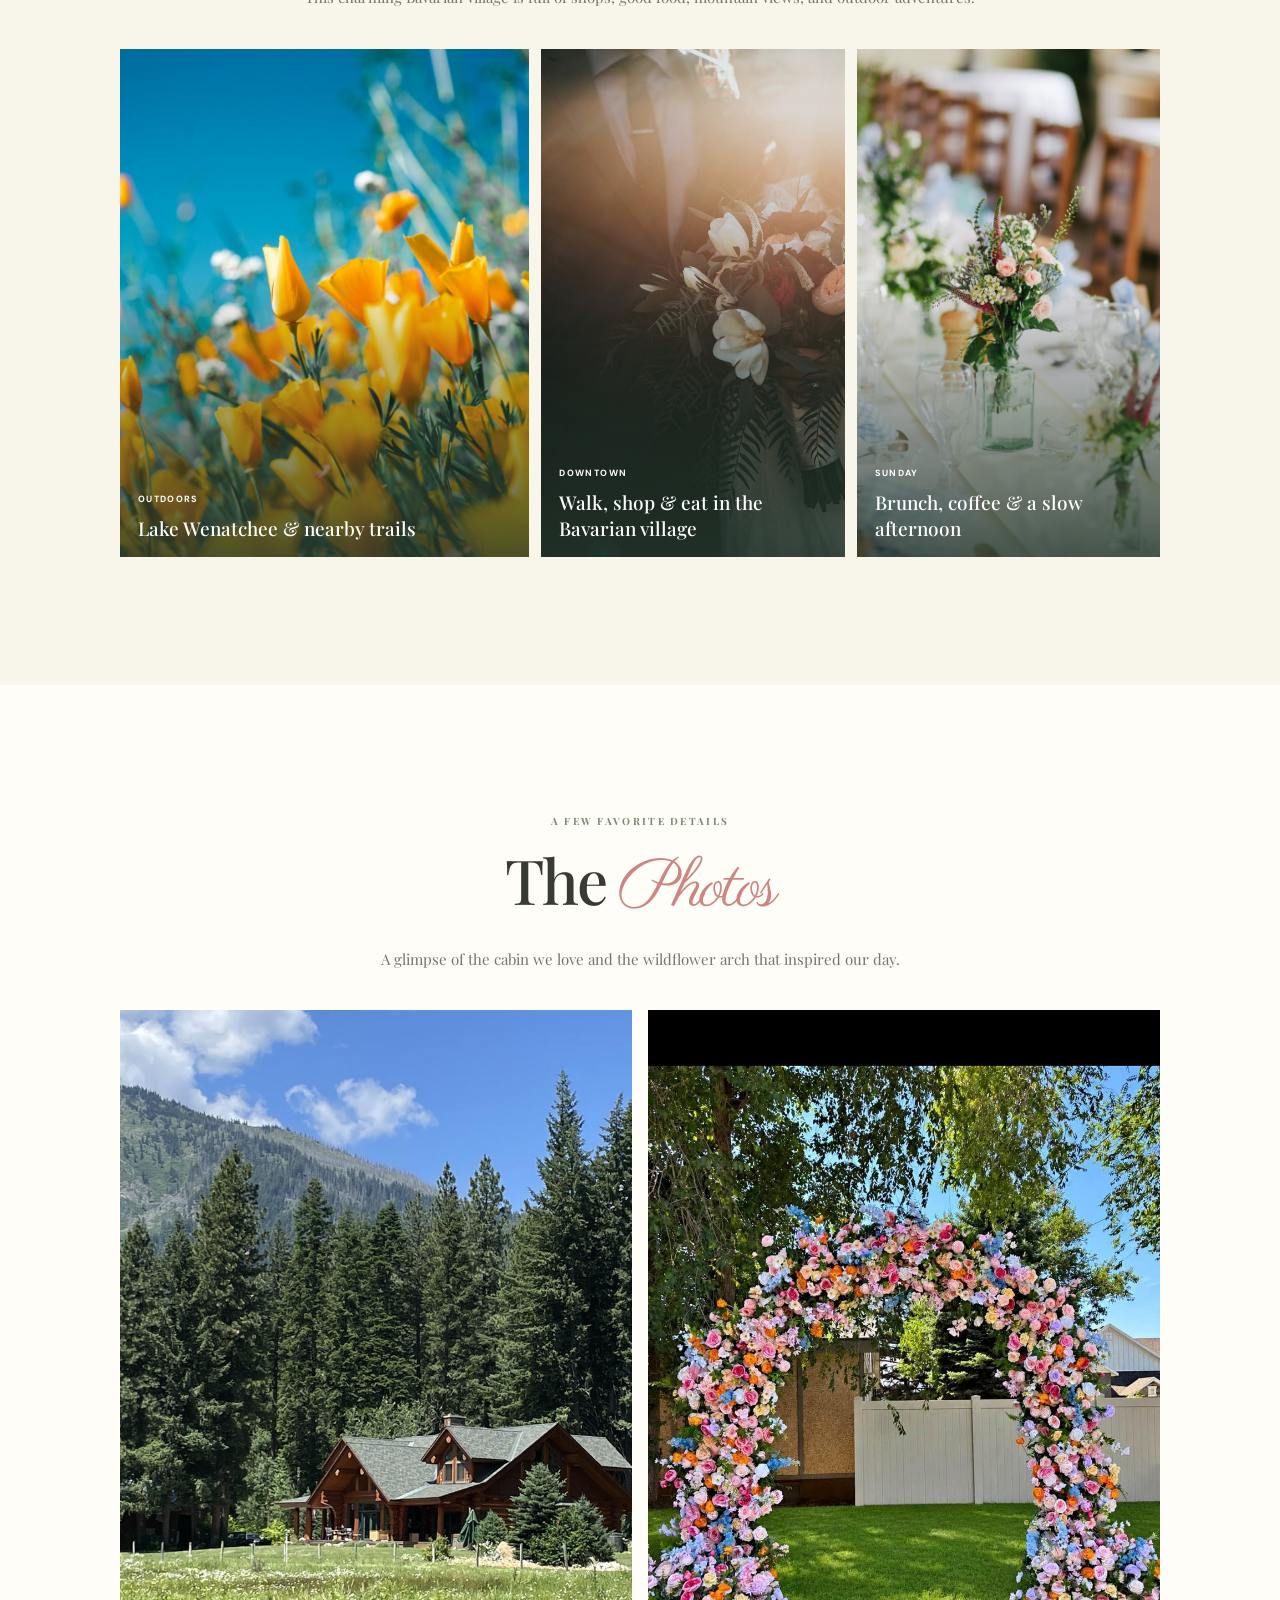
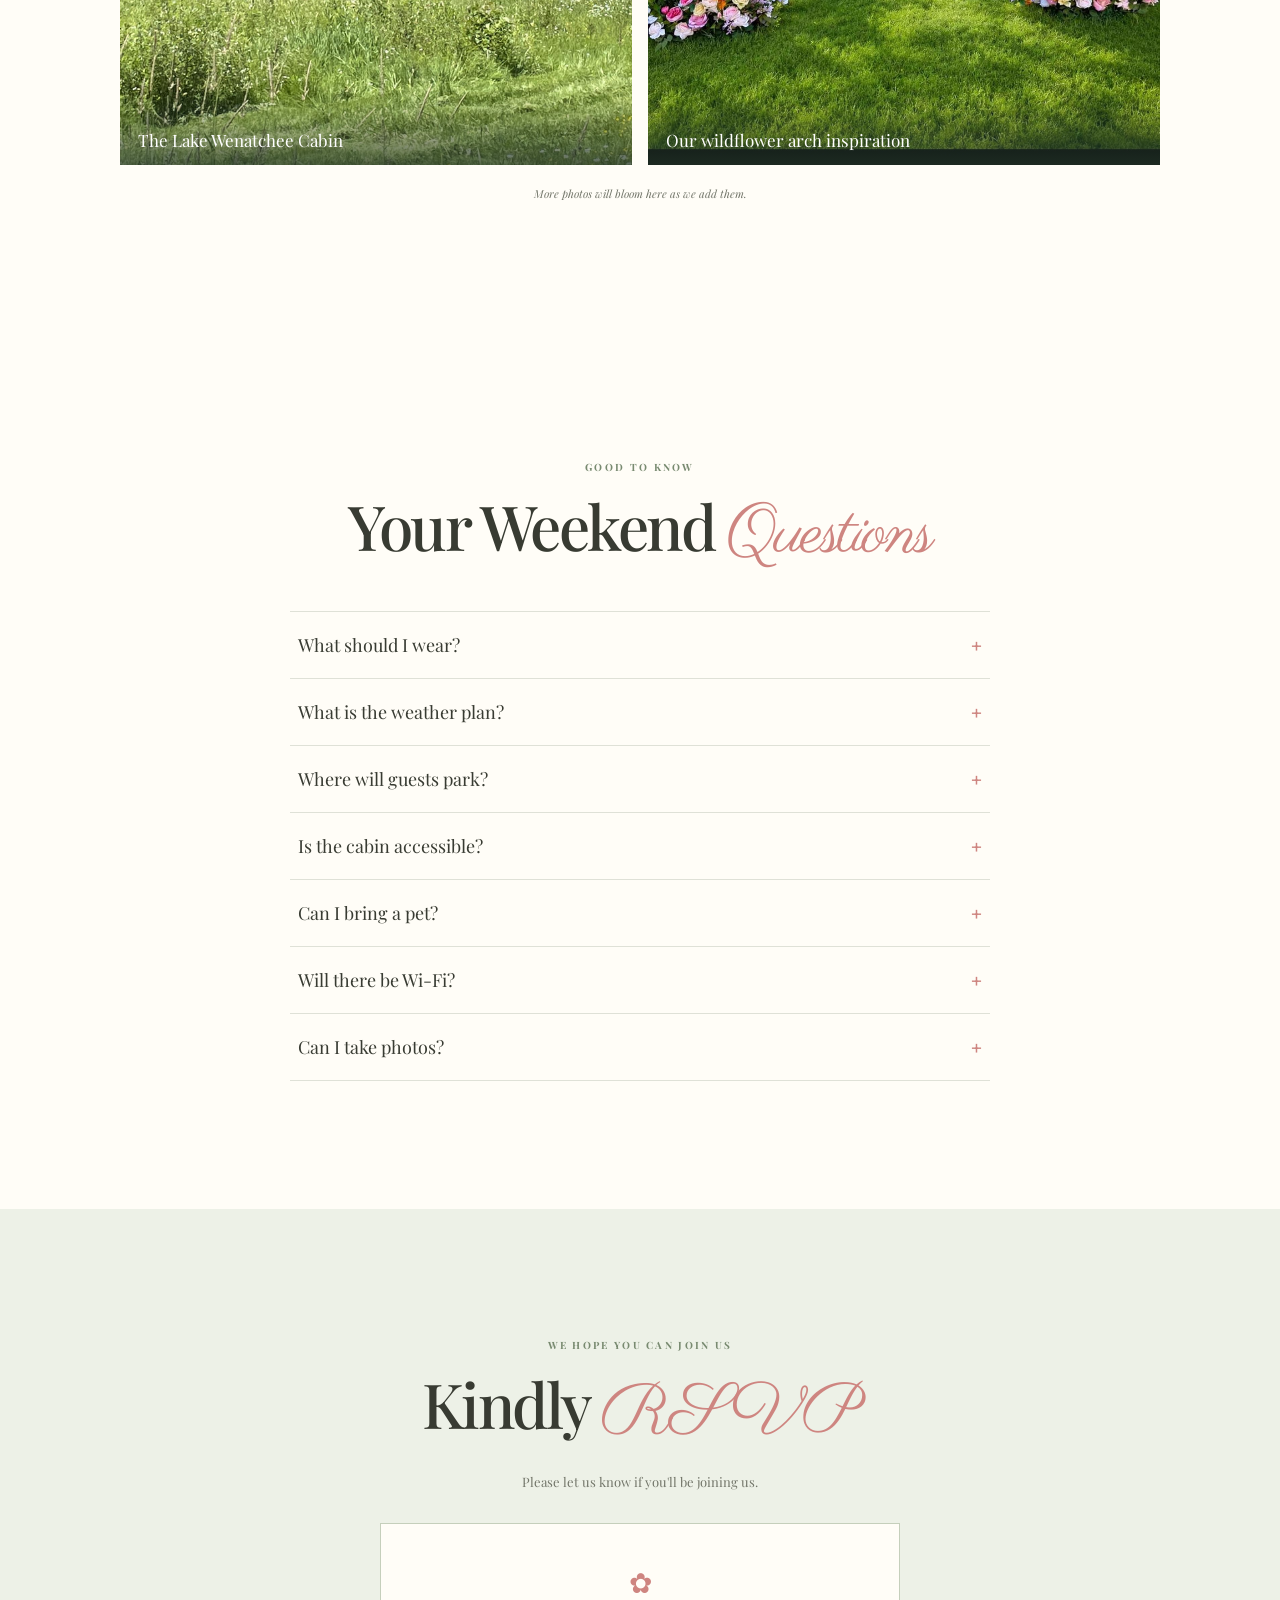
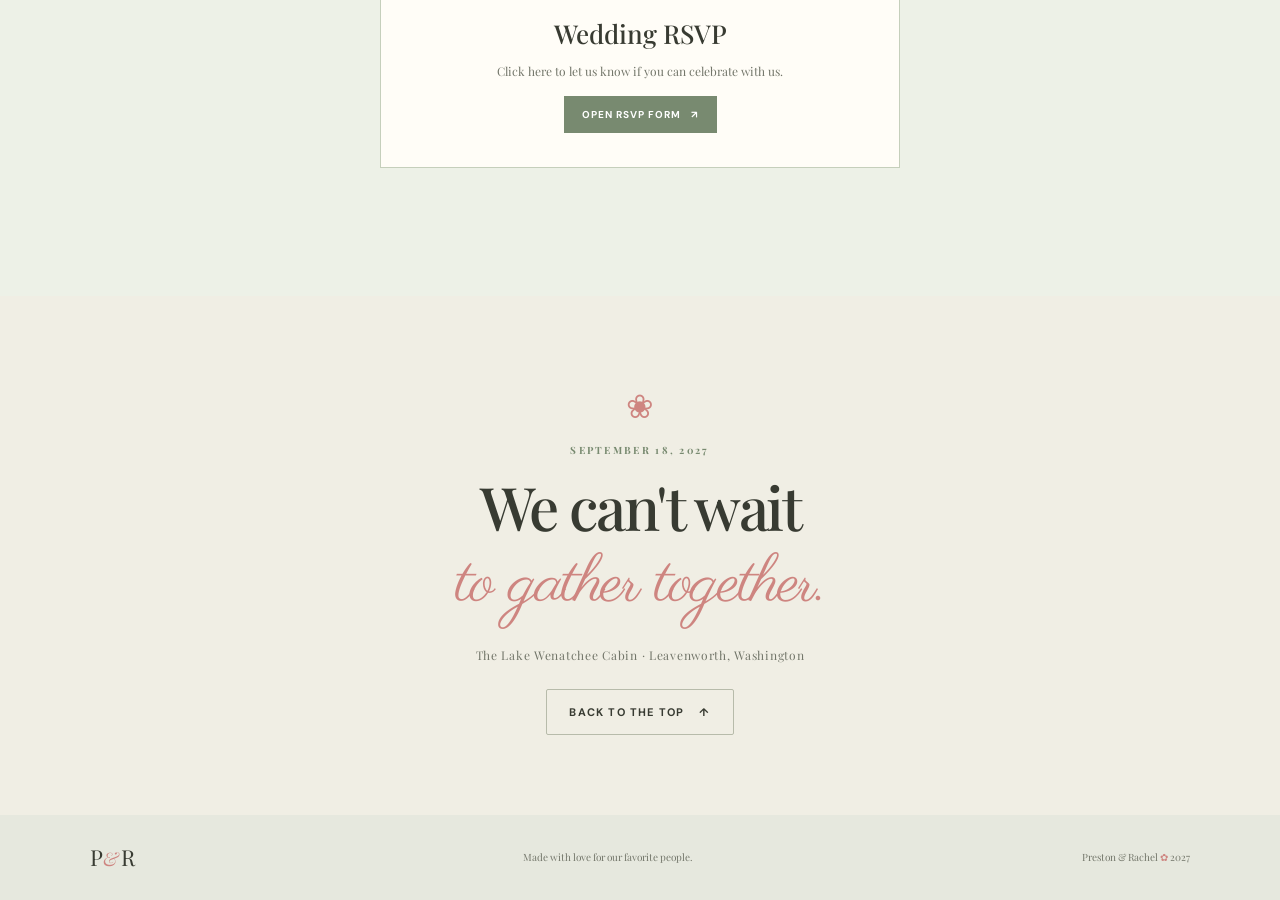
==== commit 4409745e: "Add wedding countdown and photo gallery tab" ====
--- a/index.html
+++ b/index.html
@@ -24,6 +24,7 @@
         <a href="#cabin">The Cabin</a>
         <a href="#travel">Travel &amp; Stay</a>
         <a href="#leavenworth">Leavenworth</a>
+        <a href="#photos">Photos</a>
         <a href="#faq">FAQ</a>
         <a class="nav-rsvp" href="#rsvp">RSVP</a>
       </nav>
@@ -40,6 +41,10 @@
           <div class="hero-rule" aria-hidden="true">✿</div>
           <p class="hero-date">September 18, 2027</p>
           <p class="hero-venue">The Lake Wenatchee Cabin · Washington</p>
+          <div class="countdown" aria-label="Wedding countdown">
+            <strong class="countdown-number" id="countdown-days">—</strong>
+            <span class="countdown-label" id="countdown-label">days until we celebrate</span>
+          </div>
           <a class="button button-light" href="#weekend">Join us <span aria-hidden="true">↓</span></a>
         </div>
       </section>
@@ -156,6 +161,25 @@
             <div><span>Sunday</span><h3>Brunch, coffee &amp; a slow afternoon</h3></div>
           </article>
         </div>
+      </section>
+
+      <section class="photos section-pad" id="photos" aria-labelledby="photos-title">
+        <div class="section-heading">
+          <p class="eyebrow">A few favorite details</p>
+          <h2 id="photos-title">The <em>Photos</em></h2>
+          <p>A glimpse of the cabin we love and the wildflower arch that inspired our day.</p>
+        </div>
+        <div class="photo-grid">
+          <figure>
+            <img src="assets/wedding/cabin-mountain.jpg" alt="The Lake Wenatchee Cabin in a mountain meadow surrounded by evergreen trees" loading="lazy">
+            <figcaption>The Lake Wenatchee Cabin</figcaption>
+          </figure>
+          <figure>
+            <img src="assets/wedding/wildflower-arch-clean.jpg" alt="A colorful arch covered in pink, peach, blue, and orange flowers" loading="lazy">
+            <figcaption>Our wildflower arch inspiration</figcaption>
+          </figure>
+        </div>
+        <p class="photo-note">More photos will bloom here as we add them.</p>
       </section>
 
       <section class="faq section-pad" id="faq" aria-labelledby="faq-title">
--- a/styles.css
+++ b/styles.css
@@ -48,6 +48,9 @@
 .hero-rule { margin: 16px auto 10px; color: var(--orange); font-size: 19px; line-height: 1; }
 .hero-date { margin: 0; font-size: 13px; font-weight: 700; letter-spacing: .12em; text-transform: uppercase; }
 .hero-venue { margin: 7px 0 19px; color: var(--muted); font-size: 13px; }
+.countdown { display: flex; align-items: baseline; justify-content: center; gap: 8px; margin: -7px 0 18px; color: rgba(255,255,255,.92); }
+.countdown-number { color: #fff; font: 500 25px var(--serif); }
+.countdown-label { font: 11px var(--sans); letter-spacing: .04em; }
 .button { display: inline-flex; min-height: 46px; align-items: center; justify-content: center; gap: 15px; padding: 0 22px; border: 1px solid transparent; border-radius: 2px; font-family: var(--sans); font-size: 11px; font-weight: 700; letter-spacing: .11em; text-decoration: none; text-transform: uppercase; transition: background .2s, color .2s, transform .2s; cursor: pointer; }
 .button:hover { transform: translateY(-2px); }
 .button-primary { background: var(--sage); color: white; }
@@ -124,6 +127,13 @@
 .rsvp-card strong { font: 500 26px var(--serif); }
 .rsvp-card > span:nth-of-type(2) { color: var(--muted); font-size: 12px; }
 .rsvp-card-action { display: inline-flex; gap: 10px; margin-top: 5px; padding: 12px 18px; background: var(--sage); color: white; font: 700 10px var(--sans); letter-spacing: .1em; text-transform: uppercase; }
+.photos { background: var(--paper); text-align: center; }
+.photo-grid { display: grid; grid-template-columns: repeat(2, minmax(0, 1fr)); gap: 16px; }
+.photo-grid figure { position: relative; min-height: 300px; margin: 0; overflow: hidden; background: #e7e9dd; text-align: left; }
+.photo-grid img { display: block; width: 100%; height: 100%; min-height: 300px; object-fit: cover; transition: transform .4s ease; }
+.photo-grid figure:hover img { transform: scale(1.025); }
+.photo-grid figcaption { position: absolute; right: 0; bottom: 0; left: 0; padding: 40px 18px 14px; background: linear-gradient(transparent, rgba(38,56,45,.75)); color: white; font: 17px var(--serif); }
+.photo-note { margin: 20px 0 0; color: var(--muted); font-size: 11px; font-style: italic; }
 .rsvp-form { display: grid; width: min(100%, 440px); gap: 9px; margin-top: 28px; text-align: left; }
 .rsvp-form label, .mini-form label { margin-top: 7px; color: #55594f; font-family: var(--sans); font-size: 11px; font-weight: 600; }
 label span { color: var(--muted); font-weight: 400; }
@@ -251,6 +261,9 @@
 .hero h1 em { color: #edb5b1; }
 .hero-intro, .hero-venue { color: rgba(255,255,255,.92); }
 .hero-date { color: white; }
+.hero .countdown { justify-content: center; flex-wrap: nowrap; margin: 0 0 18px; color: rgba(255,255,255,.92); }
+.hero .countdown-number { color: white; font-size: 25px; }
+.hero .countdown-label { color: rgba(255,255,255,.92); }
 .hero-rule { color: #f1ca78; }
 .hero-flower { display: none; }
 .button-light { background: rgba(255,253,247,.94); color: var(--forest-dark); }
@@ -332,4 +345,6 @@
   .wildflower-photo { height: 430px; }
   .explore-grid { grid-template-columns: 1fr; }
   .explore-card { min-height: 250px; }
-}
+  .photo-grid { grid-template-columns: 1fr; }
+  .photo-grid figure, .photo-grid img { min-height: 240px; }
+}
